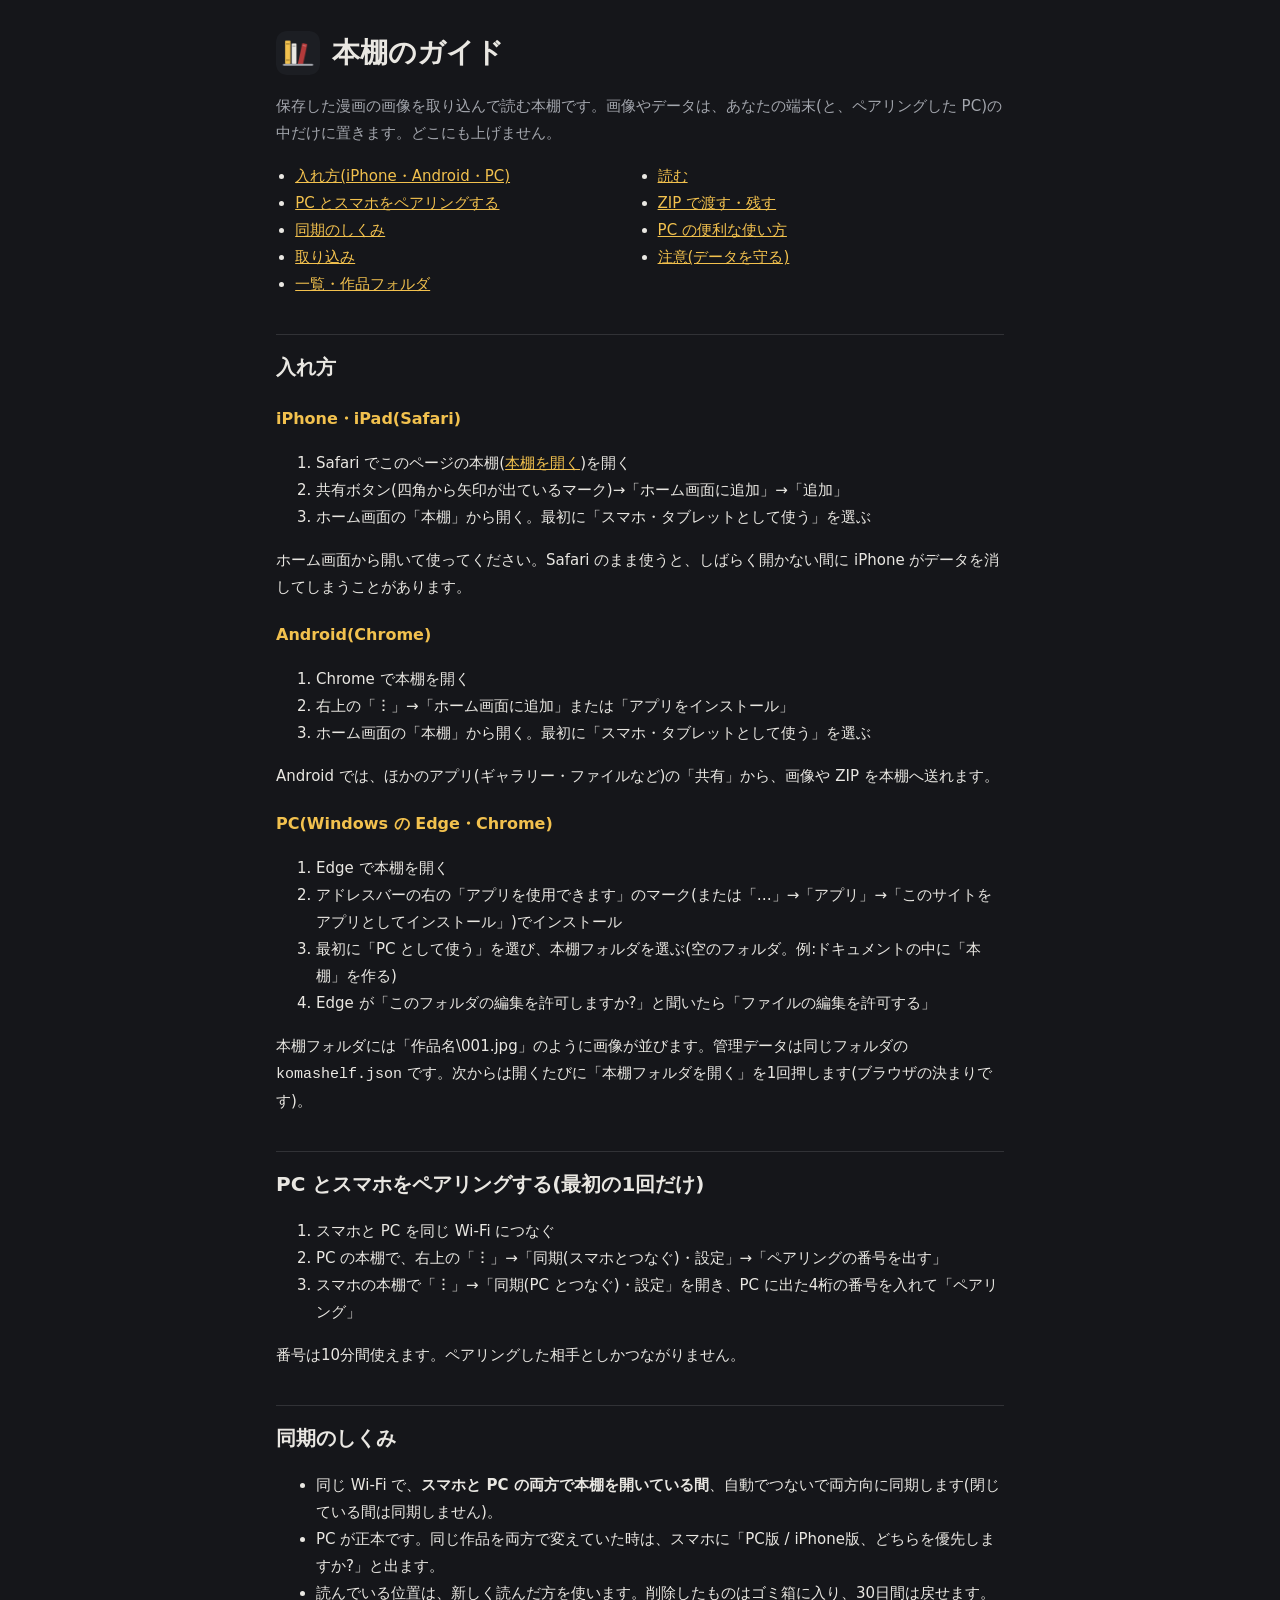
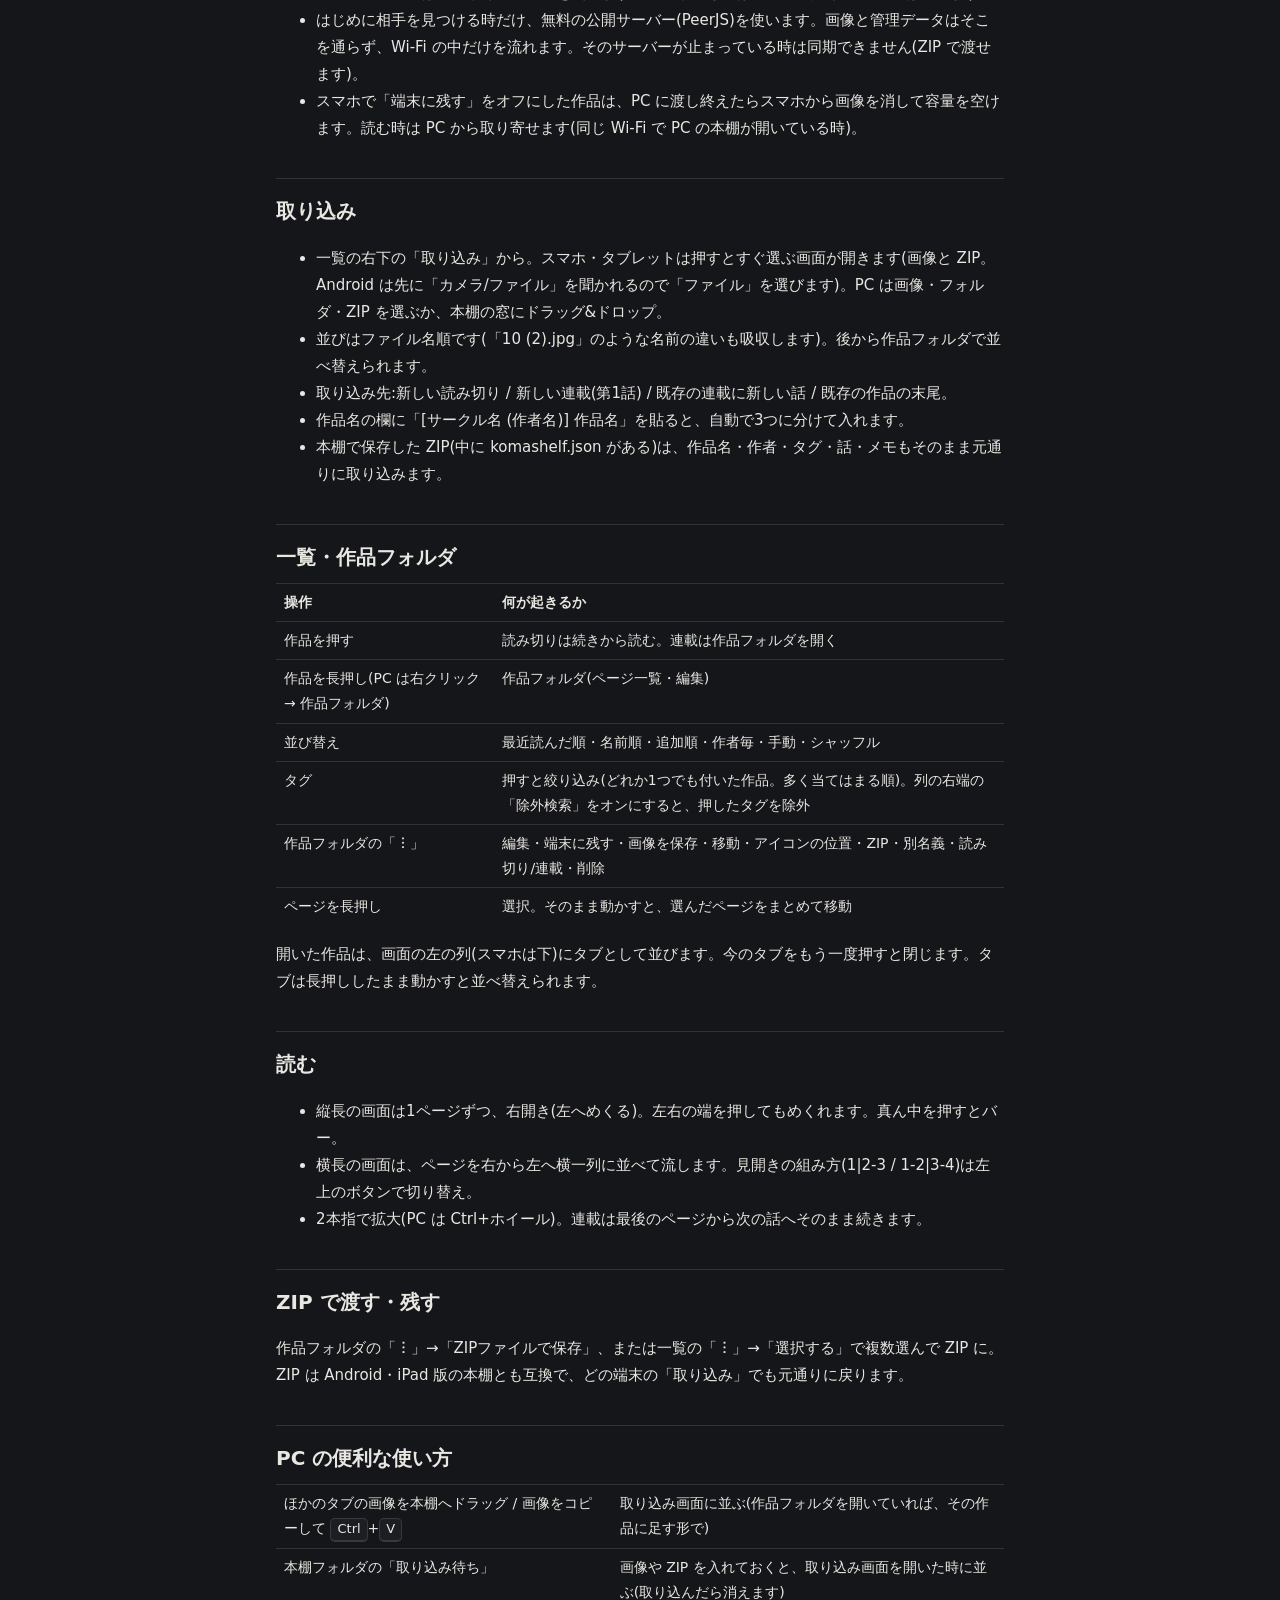
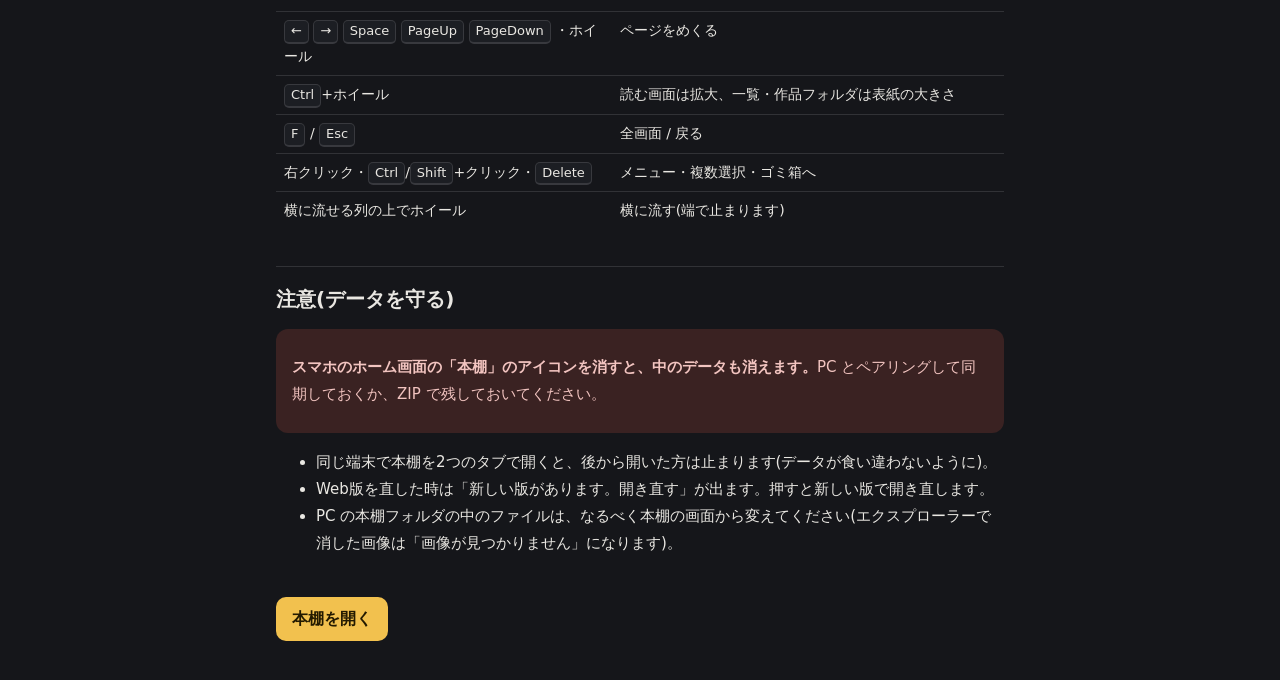
==== hondana/help.html @ 149c2669 "本棚(Web): 取り込みボタンは画像と ZIP で固定 komashelf 6e47840 の web/ をビルドしたもの  Co-Authored-By: Claude Opus 5.5 <nor" ====
<!doctype html>
<html lang="ja">
  <head>
    <meta charset="utf-8" />
    <meta name="viewport" content="width=device-width, initial-scale=1, viewport-fit=cover" />
    <title>本棚のガイド</title>
    <meta name="theme-color" content="#15161a" />
    <meta name="color-scheme" content="dark" />
    <link rel="icon" href="./icons/icon-192.png" sizes="192x192" type="image/png" />
    <style>
      :root {
        --bg: #15161a;
        --panel: #1c1e23;
        --tile: #24262c;
        --line: rgba(255, 255, 255, 0.12);
        --text: #e9e7e2;
        --muted: #a3a6ad;
        --accent: #f2c14e;
      }
      * {
        box-sizing: border-box;
      }
      html,
      body {
        margin: 0;
        background: var(--bg);
        color: var(--text);
        font-family: system-ui, -apple-system, 'Hiragino Sans', 'Hiragino Kaku Gothic ProN', 'Yu Gothic UI', 'Meiryo', sans-serif;
        line-height: 1.8;
        -webkit-text-size-adjust: 100%;
      }
      main {
        max-width: 760px;
        margin: 0 auto;
        padding: calc(env(safe-area-inset-top, 0px) + 20px) 16px calc(env(safe-area-inset-bottom, 0px) + 40px);
      }
      h1 {
        font-size: 28px;
        margin: 8px 0 4px;
        display: flex;
        align-items: center;
        gap: 12px;
      }
      h1 img {
        width: 44px;
        height: 44px;
        border-radius: 10px;
      }
      h2 {
        font-size: 20px;
        margin: 36px 0 8px;
        padding-top: 14px;
        border-top: 1px solid var(--line);
      }
      h3 {
        font-size: 16px;
        margin: 20px 0 4px;
        color: var(--accent);
      }
      p,
      li {
        font-size: 15px;
      }
      .lead {
        color: var(--muted);
      }
      .box {
        background: var(--tile);
        border-radius: 12px;
        padding: 10px 16px;
        margin: 12px 0;
      }
      .warn {
        background: #3a2222;
        color: #f2c4c0;
      }
      kbd {
        display: inline-block;
        background: var(--panel);
        border: 1px solid var(--line);
        border-bottom-width: 2px;
        border-radius: 5px;
        padding: 0 6px;
        font-size: 13px;
        line-height: 1.6;
        font-family: inherit;
      }
      nav ul {
        padding-left: 1.2em;
        columns: 2;
      }
      @media (max-width: 520px) {
        nav ul {
          columns: 1;
        }
      }
      a {
        color: var(--accent);
      }
      table {
        border-collapse: collapse;
        width: 100%;
        font-size: 14px;
      }
      td,
      th {
        border-top: 1px solid var(--line);
        padding: 6px 8px;
        text-align: left;
        vertical-align: top;
      }
      .back {
        display: inline-block;
        margin-top: 24px;
        background: var(--accent);
        color: #231a00;
        border-radius: 10px;
        padding: 8px 16px;
        text-decoration: none;
        font-weight: 700;
      }
    </style>
  </head>
  <body>
    <main>
      <h1><img src="./icons/icon-192.png" alt="" />本棚のガイド</h1>
      <p class="lead">保存した漫画の画像を取り込んで読む本棚です。画像やデータは、あなたの端末(と、ペアリングした PC)の中だけに置きます。どこにも上げません。</p>

      <nav>
        <ul>
          <li><a href="#install">入れ方(iPhone・Android・PC)</a></li>
          <li><a href="#pair">PC とスマホをペアリングする</a></li>
          <li><a href="#sync">同期のしくみ</a></li>
          <li><a href="#import">取り込み</a></li>
          <li><a href="#shelf">一覧・作品フォルダ</a></li>
          <li><a href="#read">読む</a></li>
          <li><a href="#zip">ZIP で渡す・残す</a></li>
          <li><a href="#pc">PC の便利な使い方</a></li>
          <li><a href="#care">注意(データを守る)</a></li>
        </ul>
      </nav>

      <h2 id="install">入れ方</h2>
      <h3>iPhone・iPad(Safari)</h3>
      <ol>
        <li>Safari でこのページの本棚(<a href="./">本棚を開く</a>)を開く</li>
        <li>共有ボタン(四角から矢印が出ているマーク)→「ホーム画面に追加」→「追加」</li>
        <li>ホーム画面の「本棚」から開く。最初に「スマホ・タブレットとして使う」を選ぶ</li>
      </ol>
      <p>ホーム画面から開いて使ってください。Safari のまま使うと、しばらく開かない間に iPhone がデータを消してしまうことがあります。</p>

      <h3>Android(Chrome)</h3>
      <ol>
        <li>Chrome で本棚を開く</li>
        <li>右上の「︙」→「ホーム画面に追加」または「アプリをインストール」</li>
        <li>ホーム画面の「本棚」から開く。最初に「スマホ・タブレットとして使う」を選ぶ</li>
      </ol>
      <p>Android では、ほかのアプリ(ギャラリー・ファイルなど)の「共有」から、画像や ZIP を本棚へ送れます。</p>

      <h3>PC(Windows の Edge・Chrome)</h3>
      <ol>
        <li>Edge で本棚を開く</li>
        <li>アドレスバーの右の「アプリを使用できます」のマーク(または「…」→「アプリ」→「このサイトをアプリとしてインストール」)でインストール</li>
        <li>最初に「PC として使う」を選び、本棚フォルダを選ぶ(空のフォルダ。例:ドキュメントの中に「本棚」を作る)</li>
        <li>Edge が「このフォルダの編集を許可しますか?」と聞いたら「ファイルの編集を許可する」</li>
      </ol>
      <p>本棚フォルダには「作品名\001.jpg」のように画像が並びます。管理データは同じフォルダの <code>komashelf.json</code> です。次からは開くたびに「本棚フォルダを開く」を1回押します(ブラウザの決まりです)。</p>

      <h2 id="pair">PC とスマホをペアリングする(最初の1回だけ)</h2>
      <ol>
        <li>スマホと PC を同じ Wi-Fi につなぐ</li>
        <li>PC の本棚で、右上の「︙」→「同期(スマホとつなぐ)・設定」→「ペアリングの番号を出す」</li>
        <li>スマホの本棚で「︙」→「同期(PC とつなぐ)・設定」を開き、PC に出た4桁の番号を入れて「ペアリング」</li>
      </ol>
      <p>番号は10分間使えます。ペアリングした相手としかつながりません。</p>

      <h2 id="sync">同期のしくみ</h2>
      <ul>
        <li>同じ Wi-Fi で、<strong>スマホと PC の両方で本棚を開いている間</strong>、自動でつないで両方向に同期します(閉じている間は同期しません)。</li>
        <li>PC が正本です。同じ作品を両方で変えていた時は、スマホに「PC版 / iPhone版、どちらを優先しますか?」と出ます。</li>
        <li>読んでいる位置は、新しく読んだ方を使います。削除したものはゴミ箱に入り、30日間は戻せます。</li>
        <li>はじめに相手を見つける時だけ、無料の公開サーバー(PeerJS)を使います。画像と管理データはそこを通らず、Wi-Fi の中だけを流れます。そのサーバーが止まっている時は同期できません(ZIP で渡せます)。</li>
        <li>スマホで「端末に残す」をオフにした作品は、PC に渡し終えたらスマホから画像を消して容量を空けます。読む時は PC から取り寄せます(同じ Wi-Fi で PC の本棚が開いている時)。</li>
      </ul>

      <h2 id="import">取り込み</h2>
      <ul>
        <li>一覧の右下の「取り込み」から。スマホ・タブレットは押すとすぐ選ぶ画面が開きます(画像と ZIP。Android は先に「カメラ/ファイル」を聞かれるので「ファイル」を選びます)。PC は画像・フォルダ・ZIP を選ぶか、本棚の窓にドラッグ&ドロップ。</li>
        <li>並びはファイル名順です(「10 (2).jpg」のような名前の違いも吸収します)。後から作品フォルダで並べ替えられます。</li>
        <li>取り込み先:新しい読み切り / 新しい連載(第1話) / 既存の連載に新しい話 / 既存の作品の末尾。</li>
        <li>作品名の欄に「[サークル名 (作者名)] 作品名」を貼ると、自動で3つに分けて入れます。</li>
        <li>本棚で保存した ZIP(中に komashelf.json がある)は、作品名・作者・タグ・話・メモもそのまま元通りに取り込みます。</li>
      </ul>

      <h2 id="shelf">一覧・作品フォルダ</h2>
      <table>
        <tr><th>操作</th><th>何が起きるか</th></tr>
        <tr><td>作品を押す</td><td>読み切りは続きから読む。連載は作品フォルダを開く</td></tr>
        <tr><td>作品を長押し(PC は右クリック → 作品フォルダ)</td><td>作品フォルダ(ページ一覧・編集)</td></tr>
        <tr><td>並び替え</td><td>最近読んだ順・名前順・追加順・作者毎・手動・シャッフル</td></tr>
        <tr><td>タグ</td><td>押すと絞り込み(どれか1つでも付いた作品。多く当てはまる順)。列の右端の「除外検索」をオンにすると、押したタグを除外</td></tr>
        <tr><td>作品フォルダの「︙」</td><td>編集・端末に残す・画像を保存・移動・アイコンの位置・ZIP・別名義・読み切り/連載・削除</td></tr>
        <tr><td>ページを長押し</td><td>選択。そのまま動かすと、選んだページをまとめて移動</td></tr>
      </table>
      <p>開いた作品は、画面の左の列(スマホは下)にタブとして並びます。今のタブをもう一度押すと閉じます。タブは長押ししたまま動かすと並べ替えられます。</p>

      <h2 id="read">読む</h2>
      <ul>
        <li>縦長の画面は1ページずつ、右開き(左へめくる)。左右の端を押してもめくれます。真ん中を押すとバー。</li>
        <li>横長の画面は、ページを右から左へ横一列に並べて流します。見開きの組み方(1|2-3 / 1-2|3-4)は左上のボタンで切り替え。</li>
        <li>2本指で拡大(PC は Ctrl+ホイール)。連載は最後のページから次の話へそのまま続きます。</li>
      </ul>

      <h2 id="zip">ZIP で渡す・残す</h2>
      <p>作品フォルダの「︙」→「ZIPファイルで保存」、または一覧の「︙」→「選択する」で複数選んで ZIP に。ZIP は Android・iPad 版の本棚とも互換で、どの端末の「取り込み」でも元通りに戻ります。</p>

      <h2 id="pc">PC の便利な使い方</h2>
      <table>
        <tr><td>ほかのタブの画像を本棚へドラッグ / 画像をコピーして <kbd>Ctrl</kbd>+<kbd>V</kbd></td><td>取り込み画面に並ぶ(作品フォルダを開いていれば、その作品に足す形で)</td></tr>
        <tr><td>本棚フォルダの「取り込み待ち」</td><td>画像や ZIP を入れておくと、取り込み画面を開いた時に並ぶ(取り込んだら消えます)</td></tr>
        <tr><td><kbd>←</kbd> <kbd>→</kbd> <kbd>Space</kbd> <kbd>PageUp</kbd> <kbd>PageDown</kbd> ・ホイール</td><td>ページをめくる</td></tr>
        <tr><td><kbd>Ctrl</kbd>+ホイール</td><td>読む画面は拡大、一覧・作品フォルダは表紙の大きさ</td></tr>
        <tr><td><kbd>F</kbd> / <kbd>Esc</kbd></td><td>全画面 / 戻る</td></tr>
        <tr><td>右クリック・<kbd>Ctrl</kbd>/<kbd>Shift</kbd>+クリック・<kbd>Delete</kbd></td><td>メニュー・複数選択・ゴミ箱へ</td></tr>
        <tr><td>横に流せる列の上でホイール</td><td>横に流す(端で止まります)</td></tr>
      </table>

      <h2 id="care">注意(データを守る)</h2>
      <div class="box warn">
        <p><strong>スマホのホーム画面の「本棚」のアイコンを消すと、中のデータも消えます。</strong>PC とペアリングして同期しておくか、ZIP で残しておいてください。</p>
      </div>
      <ul>
        <li>同じ端末で本棚を2つのタブで開くと、後から開いた方は止まります(データが食い違わないように)。</li>
        <li>Web版を直した時は「新しい版があります。開き直す」が出ます。押すと新しい版で開き直します。</li>
        <li>PC の本棚フォルダの中のファイルは、なるべく本棚の画面から変えてください(エクスプローラーで消した画像は「画像が見つかりません」になります)。</li>
      </ul>
      <a class="back" href="./">本棚を開く</a>
    </main>
  </body>
</html>
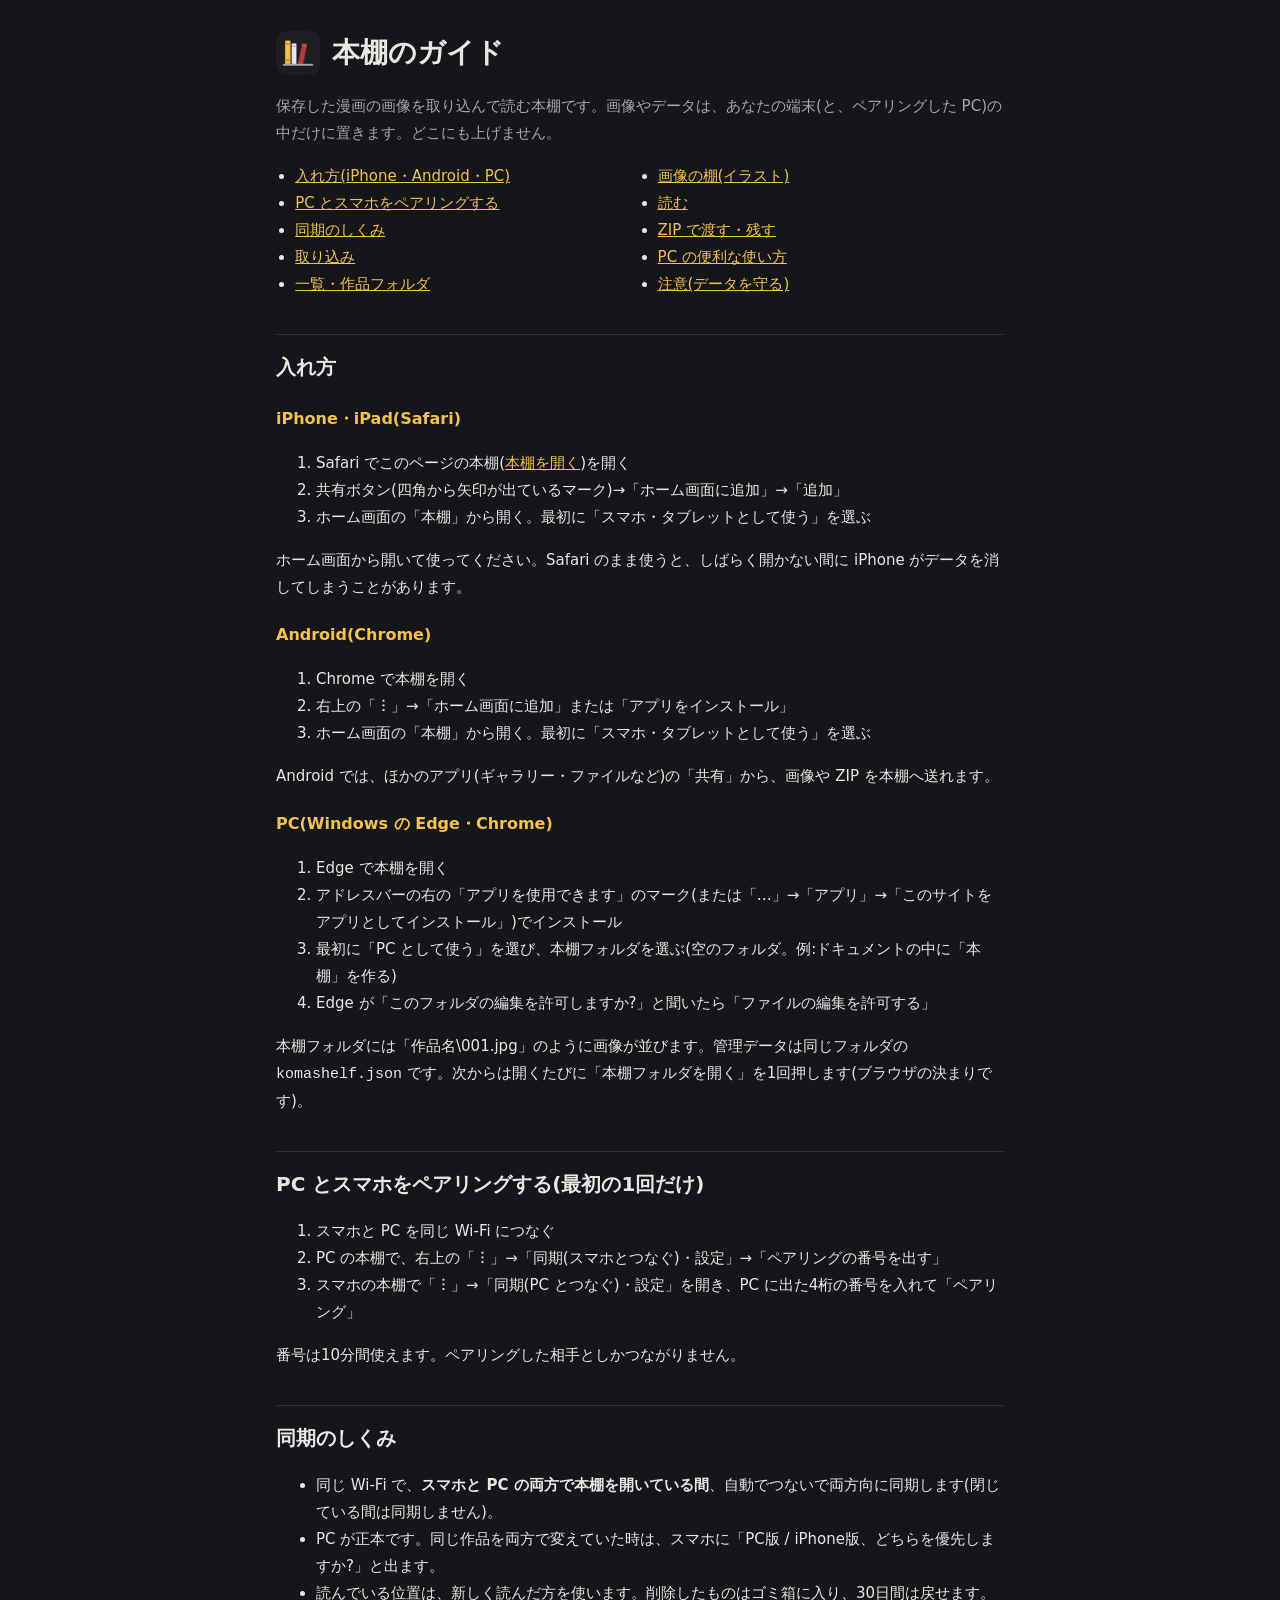
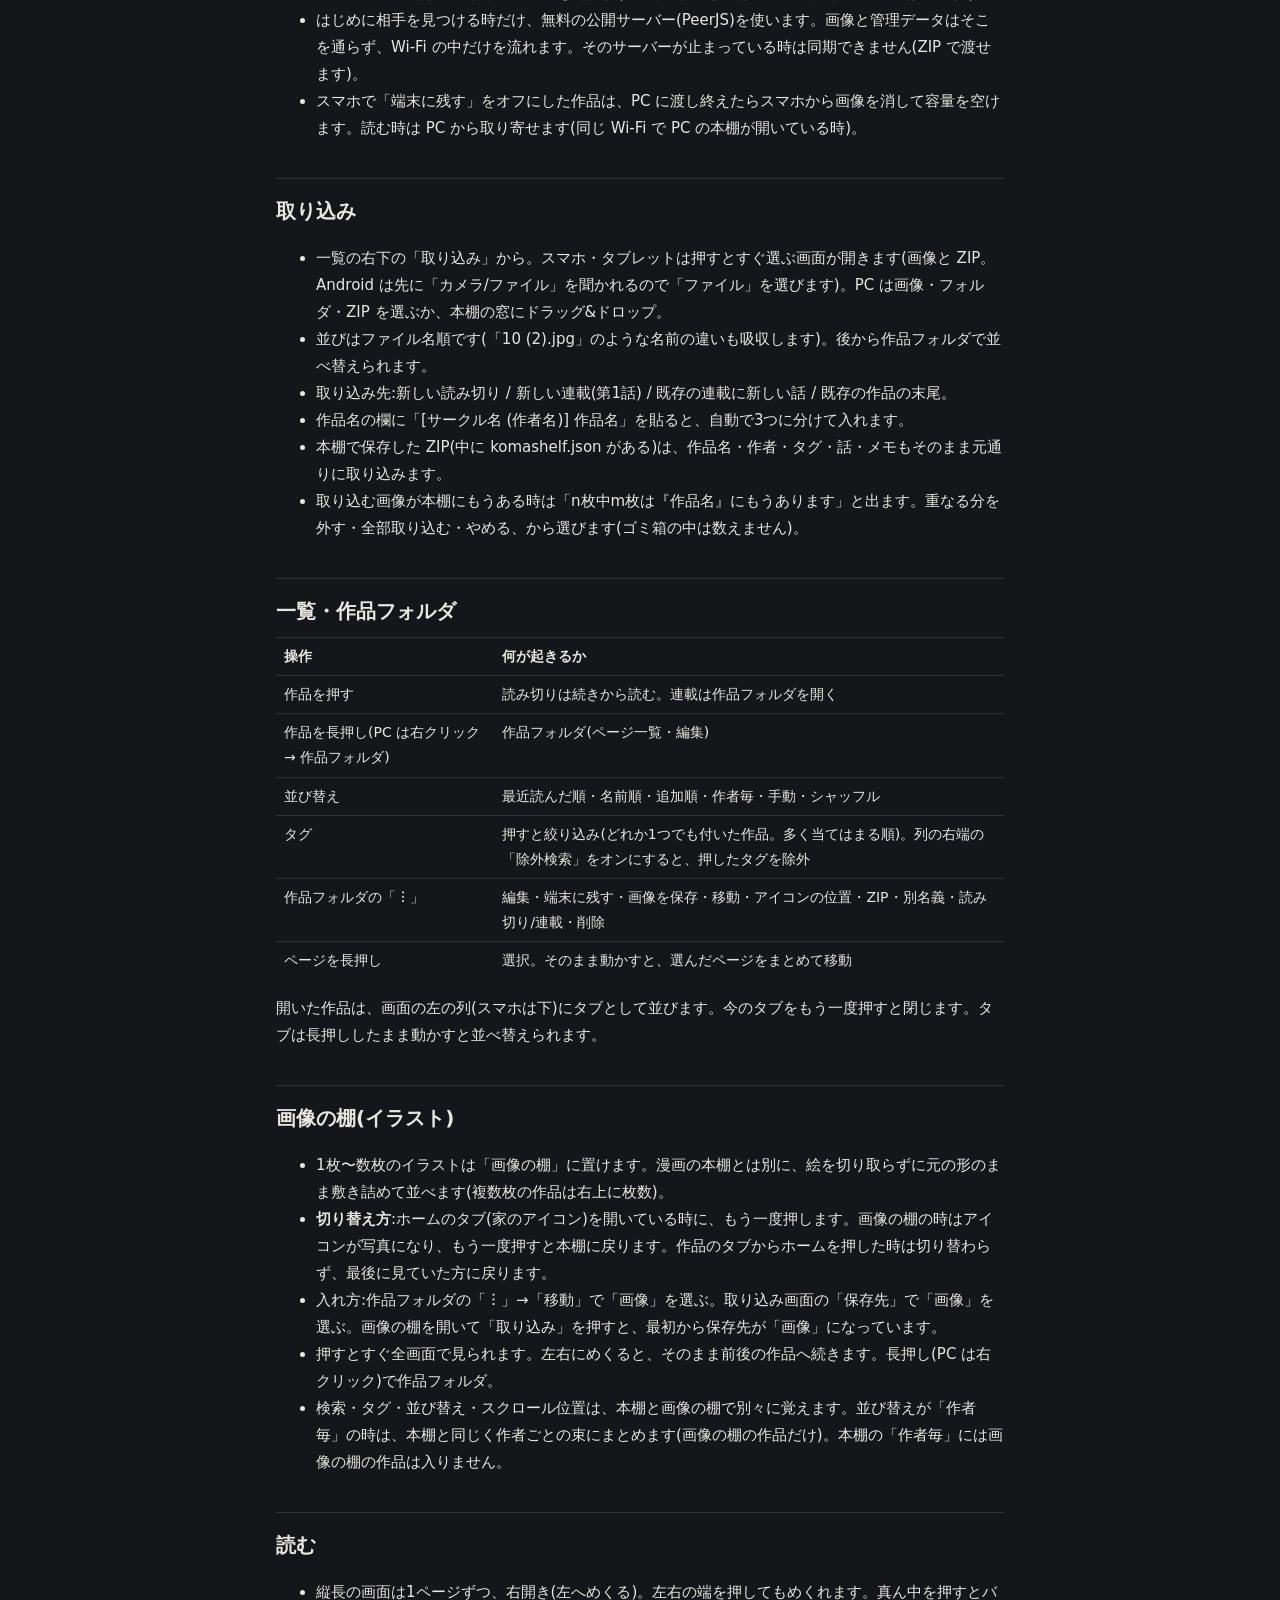
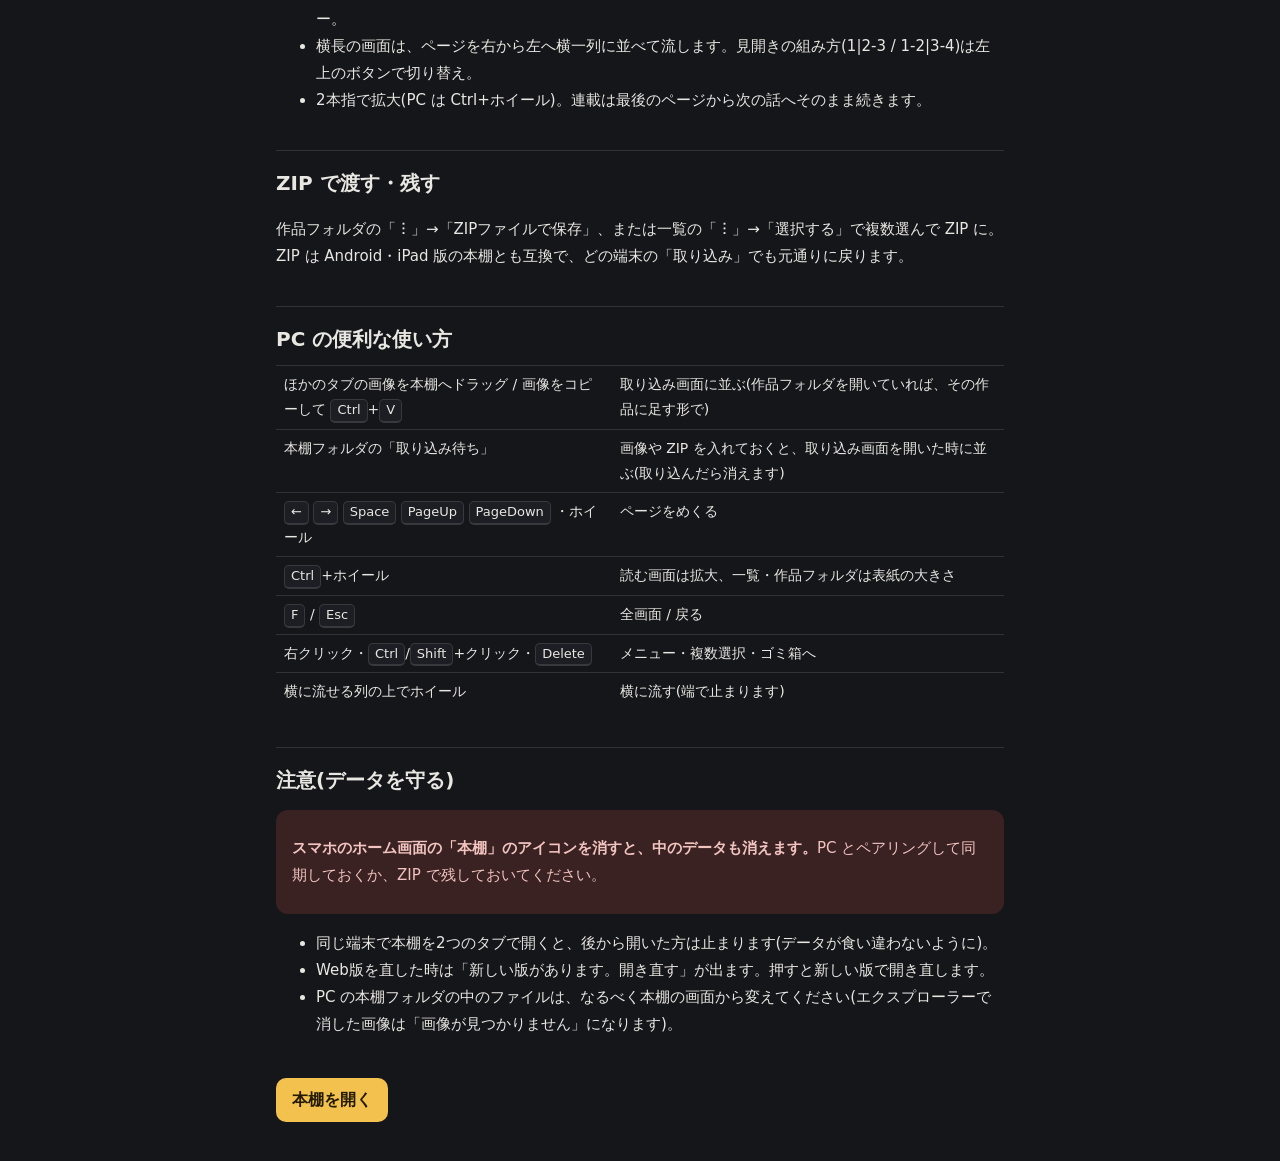
==== commit d97d4167: "本棚:画像の棚の作者毎を束に、本棚の作者毎から画像を外す(komashelf 4d8ac85) Co-Authored-By: Claude Opus 5.5 <noreply@anthropic.c" ====
--- a/hondana/help.html
+++ b/hondana/help.html
@@ -133,6 +133,7 @@
           <li><a href="#sync">同期のしくみ</a></li>
           <li><a href="#import">取り込み</a></li>
           <li><a href="#shelf">一覧・作品フォルダ</a></li>
+          <li><a href="#images">画像の棚(イラスト)</a></li>
           <li><a href="#read">読む</a></li>
           <li><a href="#zip">ZIP で渡す・残す</a></li>
           <li><a href="#pc">PC の便利な使い方</a></li>
@@ -190,6 +191,7 @@
         <li>取り込み先:新しい読み切り / 新しい連載(第1話) / 既存の連載に新しい話 / 既存の作品の末尾。</li>
         <li>作品名の欄に「[サークル名 (作者名)] 作品名」を貼ると、自動で3つに分けて入れます。</li>
         <li>本棚で保存した ZIP(中に komashelf.json がある)は、作品名・作者・タグ・話・メモもそのまま元通りに取り込みます。</li>
+        <li>取り込む画像が本棚にもうある時は「n枚中m枚は『作品名』にもうあります」と出ます。重なる分を外す・全部取り込む・やめる、から選びます(ゴミ箱の中は数えません)。</li>
       </ul>
 
       <h2 id="shelf">一覧・作品フォルダ</h2>
@@ -204,6 +206,15 @@
       </table>
       <p>開いた作品は、画面の左の列(スマホは下)にタブとして並びます。今のタブをもう一度押すと閉じます。タブは長押ししたまま動かすと並べ替えられます。</p>
 
+      <h2 id="images">画像の棚(イラスト)</h2>
+      <ul>
+        <li>1枚〜数枚のイラストは「画像の棚」に置けます。漫画の本棚とは別に、絵を切り取らずに元の形のまま敷き詰めて並べます(複数枚の作品は右上に枚数)。</li>
+        <li><b>切り替え方</b>:ホームのタブ(家のアイコン)を開いている時に、もう一度押します。画像の棚の時はアイコンが写真になり、もう一度押すと本棚に戻ります。作品のタブからホームを押した時は切り替わらず、最後に見ていた方に戻ります。</li>
+        <li>入れ方:作品フォルダの「︙」→「移動」で「画像」を選ぶ。取り込み画面の「保存先」で「画像」を選ぶ。画像の棚を開いて「取り込み」を押すと、最初から保存先が「画像」になっています。</li>
+        <li>押すとすぐ全画面で見られます。左右にめくると、そのまま前後の作品へ続きます。長押し(PC は右クリック)で作品フォルダ。</li>
+        <li>検索・タグ・並び替え・スクロール位置は、本棚と画像の棚で別々に覚えます。並び替えが「作者毎」の時は、本棚と同じく作者ごとの束にまとめます(画像の棚の作品だけ)。本棚の「作者毎」には画像の棚の作品は入りません。</li>
+      </ul>
+
       <h2 id="read">読む</h2>
       <ul>
         <li>縦長の画面は1ページずつ、右開き(左へめくる)。左右の端を押してもめくれます。真ん中を押すとバー。</li>
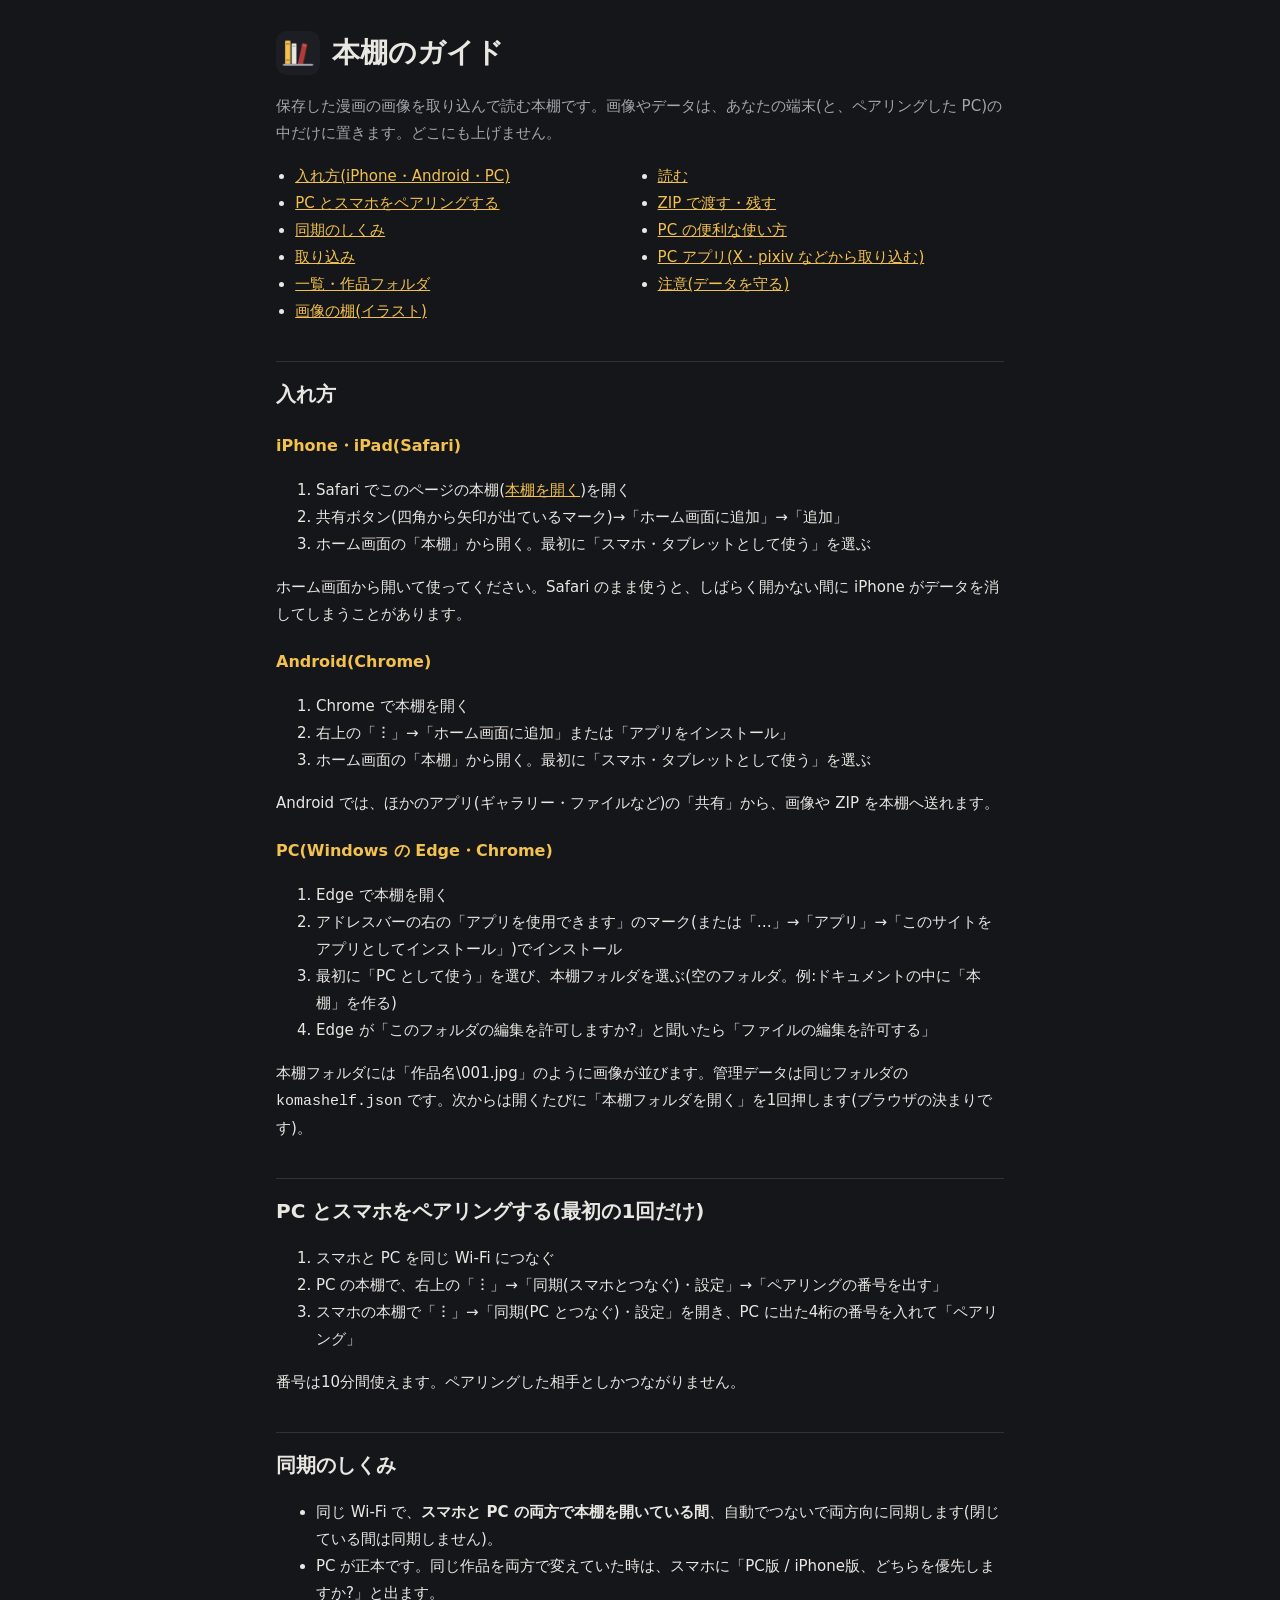
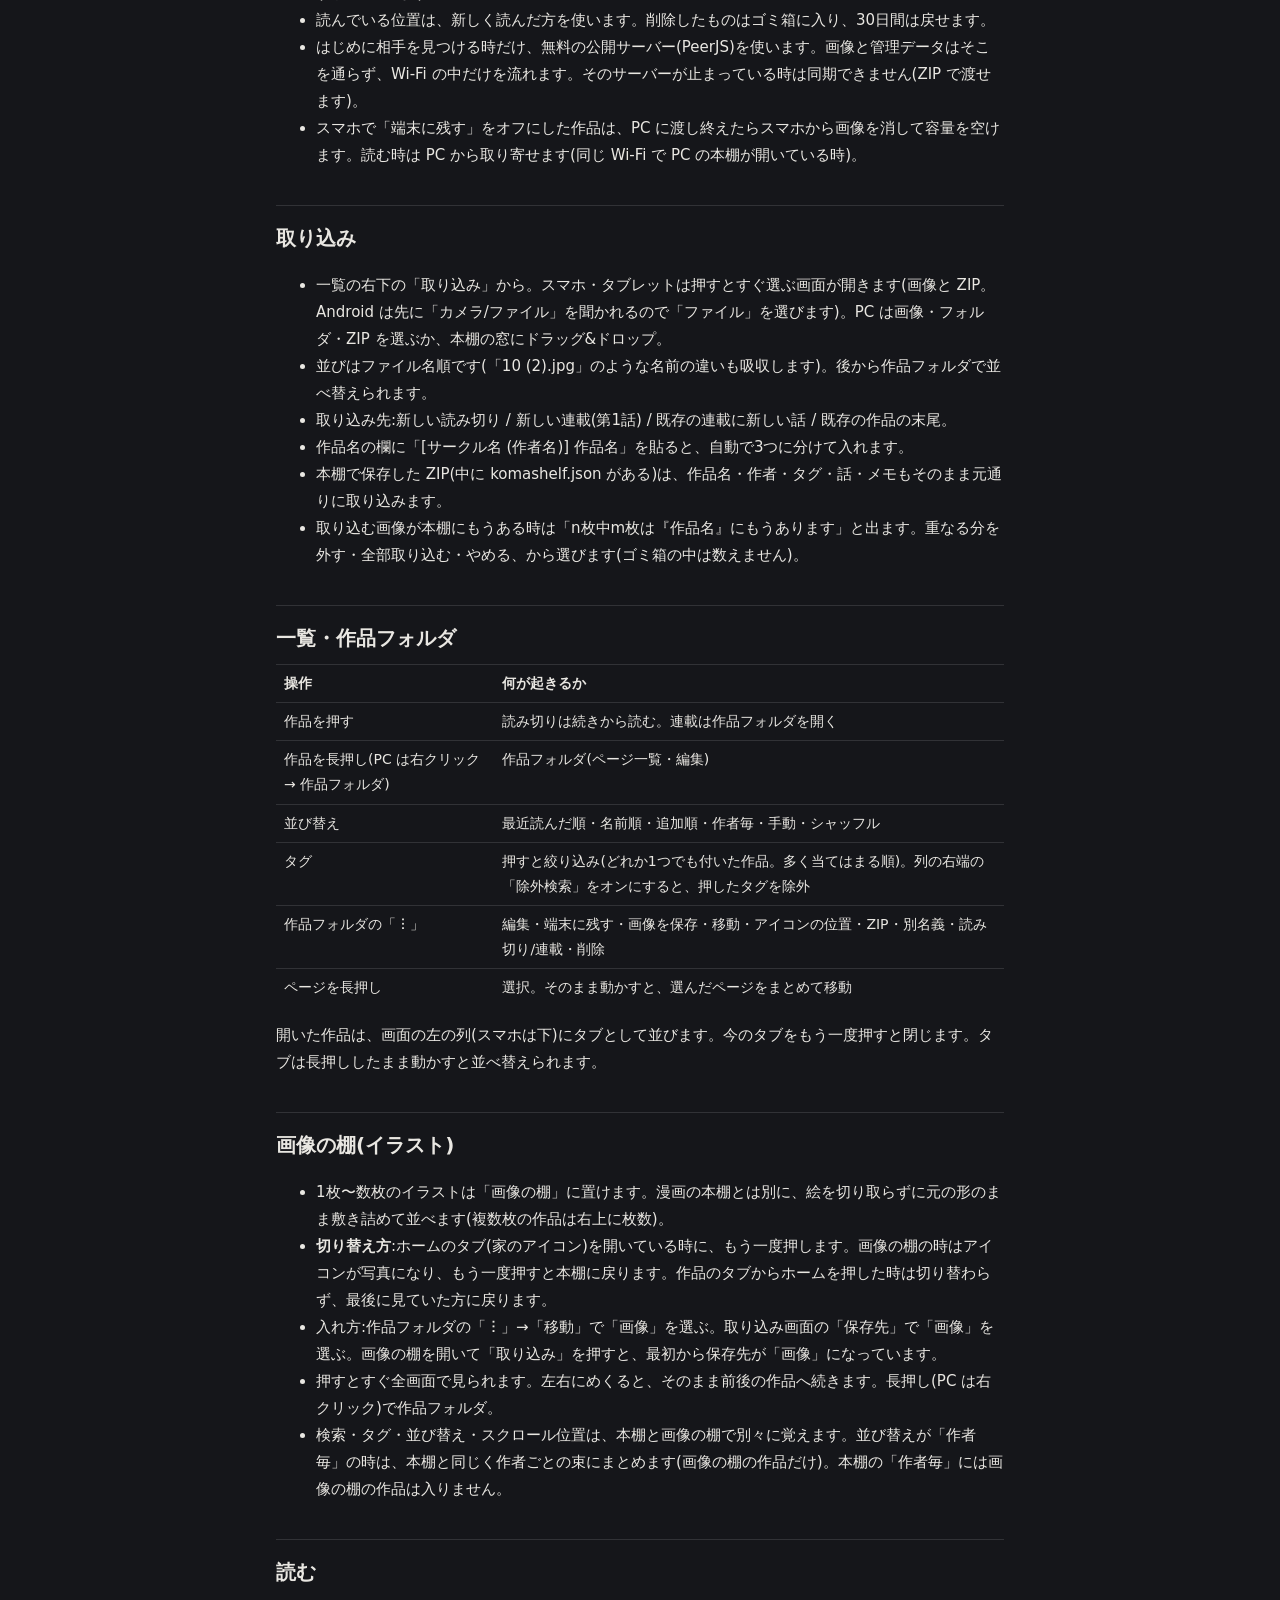
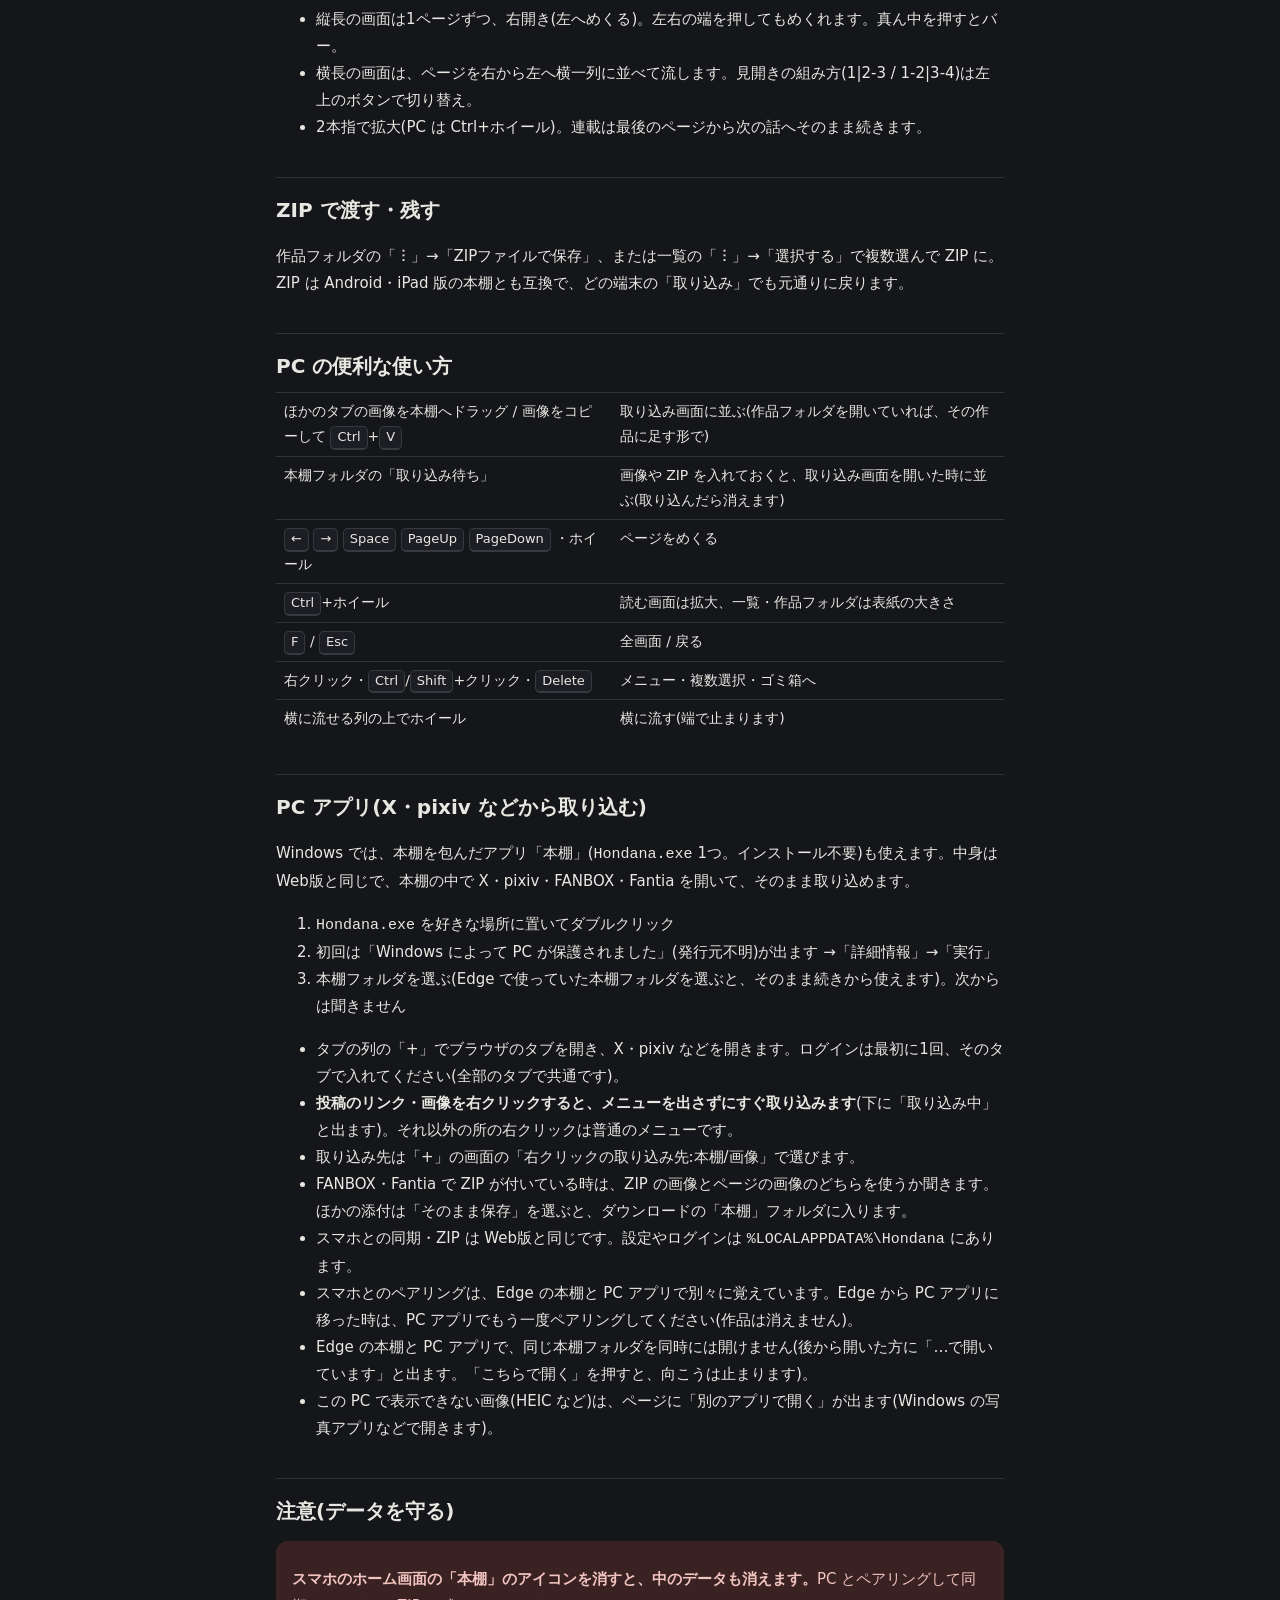
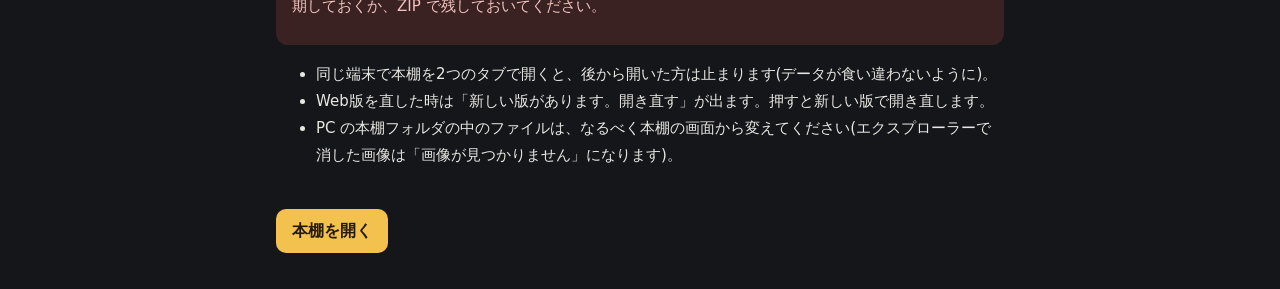
==== commit c6140a8c: "本棚:PC アプリの受け口、同時オープンの守り、表示できない画像の案内、編集画面の横並び(komashelf 9e70e89) Co-Authored-By: Claude Fable 5.2 <no" ====
--- a/hondana/help.html
+++ b/hondana/help.html
@@ -137,6 +137,7 @@
           <li><a href="#read">読む</a></li>
           <li><a href="#zip">ZIP で渡す・残す</a></li>
           <li><a href="#pc">PC の便利な使い方</a></li>
+          <li><a href="#pcapp">PC アプリ(X・pixiv などから取り込む)</a></li>
           <li><a href="#care">注意(データを守る)</a></li>
         </ul>
       </nav>
@@ -236,6 +237,24 @@
         <tr><td>横に流せる列の上でホイール</td><td>横に流す(端で止まります)</td></tr>
       </table>
 
+      <h2 id="pcapp">PC アプリ(X・pixiv などから取り込む)</h2>
+      <p>Windows では、本棚を包んだアプリ「本棚」(<code>Hondana.exe</code> 1つ。インストール不要)も使えます。中身は Web版と同じで、本棚の中で X・pixiv・FANBOX・Fantia を開いて、そのまま取り込めます。</p>
+      <ol>
+        <li><code>Hondana.exe</code> を好きな場所に置いてダブルクリック</li>
+        <li>初回は「Windows によって PC が保護されました」(発行元不明)が出ます →「詳細情報」→「実行」</li>
+        <li>本棚フォルダを選ぶ(Edge で使っていた本棚フォルダを選ぶと、そのまま続きから使えます)。次からは聞きません</li>
+      </ol>
+      <ul>
+        <li>タブの列の「+」でブラウザのタブを開き、X・pixiv などを開きます。ログインは最初に1回、そのタブで入れてください(全部のタブで共通です)。</li>
+        <li><strong>投稿のリンク・画像を右クリックすると、メニューを出さずにすぐ取り込みます</strong>(下に「取り込み中」と出ます)。それ以外の所の右クリックは普通のメニューです。</li>
+        <li>取り込み先は「+」の画面の「右クリックの取り込み先:本棚/画像」で選びます。</li>
+        <li>FANBOX・Fantia で ZIP が付いている時は、ZIP の画像とページの画像のどちらを使うか聞きます。ほかの添付は「そのまま保存」を選ぶと、ダウンロードの「本棚」フォルダに入ります。</li>
+        <li>スマホとの同期・ZIP は Web版と同じです。設定やログインは <code>%LOCALAPPDATA%\Hondana</code> にあります。</li>
+        <li>スマホとのペアリングは、Edge の本棚と PC アプリで別々に覚えています。Edge から PC アプリに移った時は、PC アプリでもう一度ペアリングしてください(作品は消えません)。</li>
+        <li>Edge の本棚と PC アプリで、同じ本棚フォルダを同時には開けません(後から開いた方に「…で開いています」と出ます。「こちらで開く」を押すと、向こうは止まります)。</li>
+        <li>この PC で表示できない画像(HEIC など)は、ページに「別のアプリで開く」が出ます(Windows の写真アプリなどで開きます)。</li>
+      </ul>
+
       <h2 id="care">注意(データを守る)</h2>
       <div class="box warn">
         <p><strong>スマホのホーム画面の「本棚」のアイコンを消すと、中のデータも消えます。</strong>PC とペアリングして同期しておくか、ZIP で残しておいてください。</p>
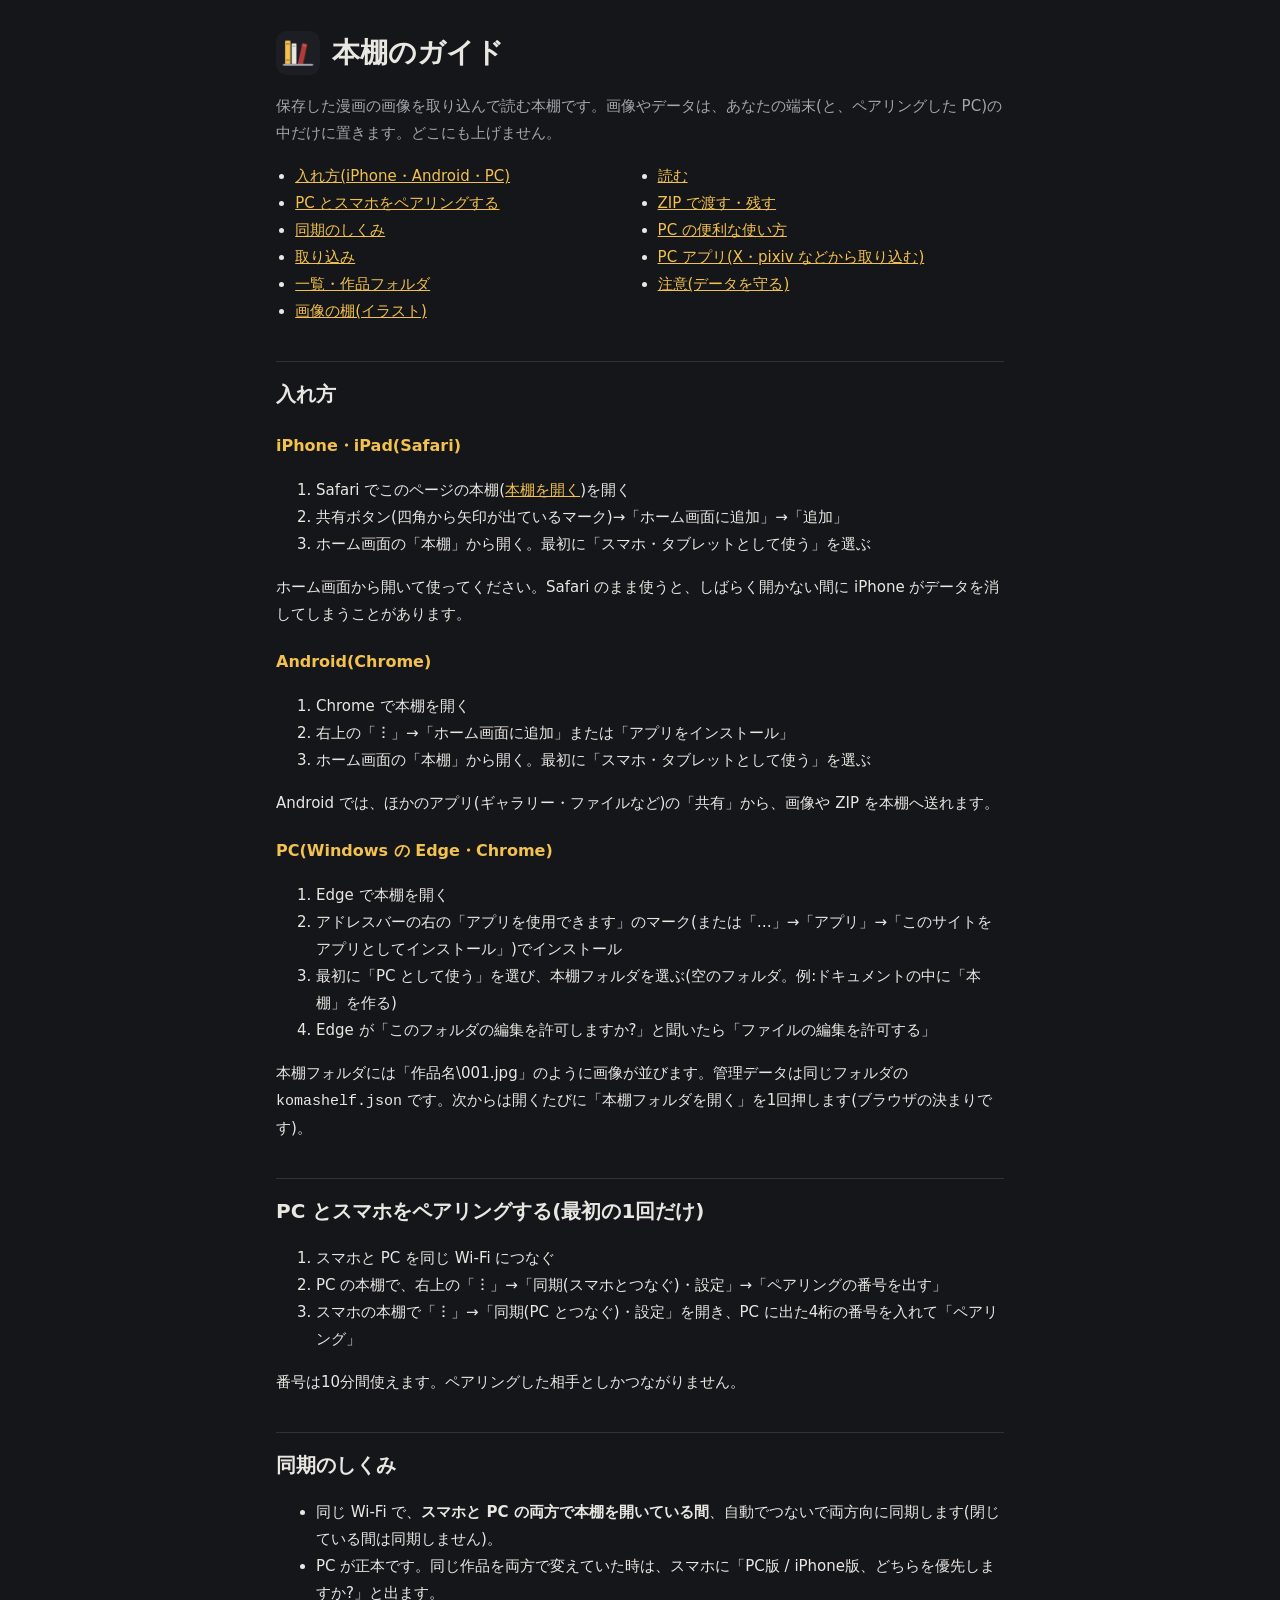
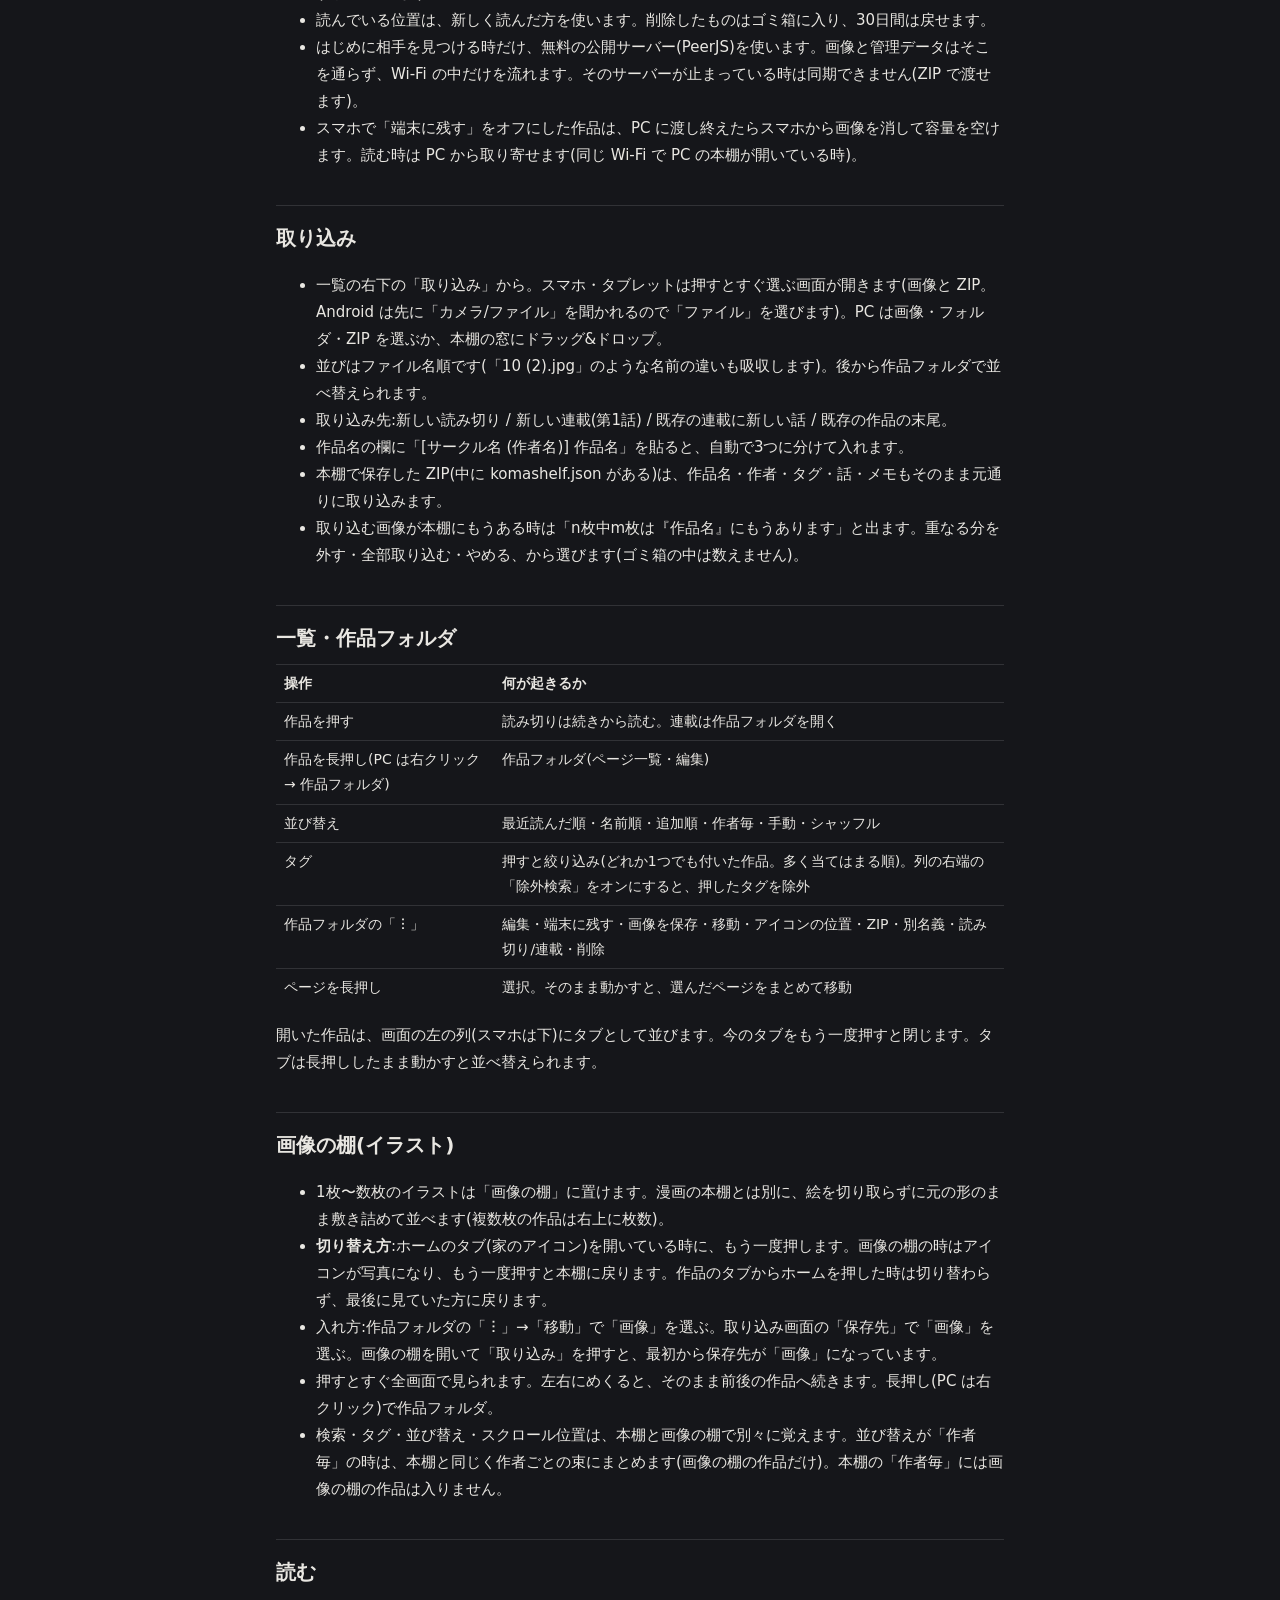
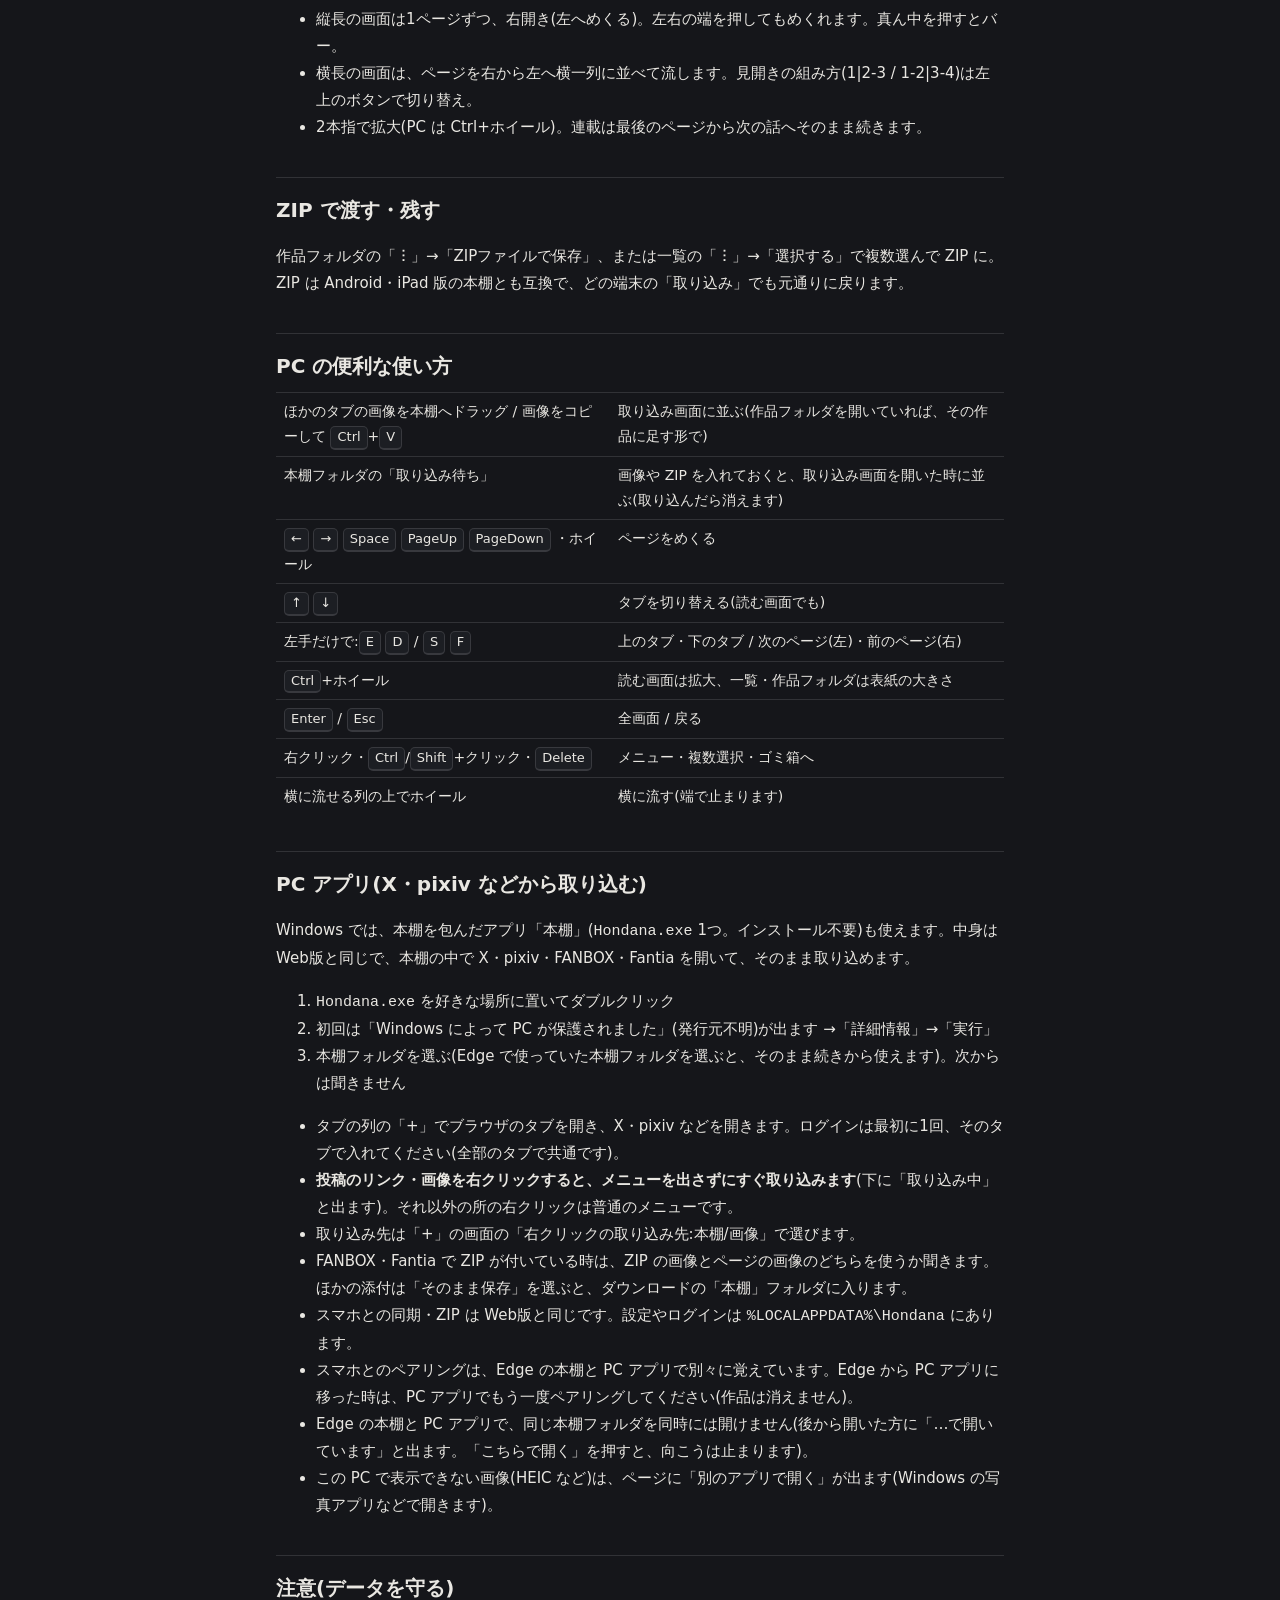
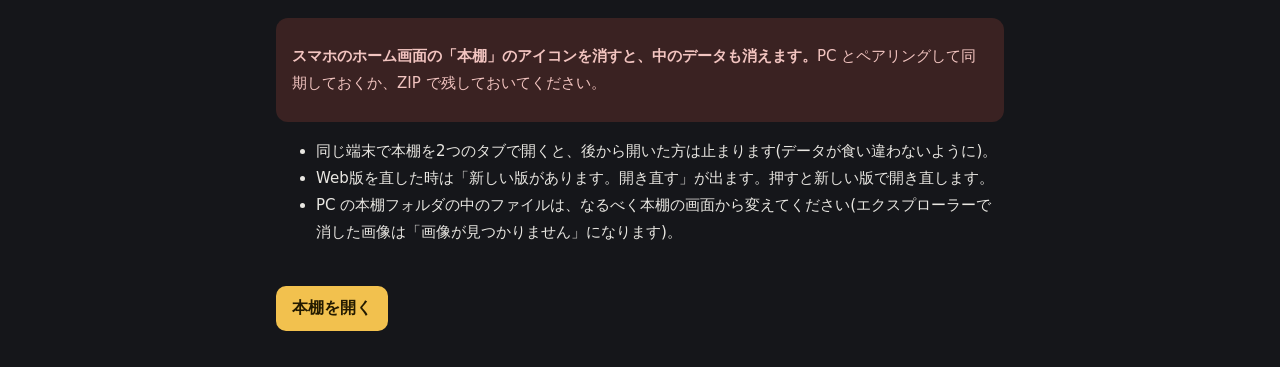
==== commit 5e679f3c: "本棚:PC の ↑↓ と E・S・D・F でタブ・めくり、全画面は Enter(komashelf 7cd5204) Co-Authored-By: Claude Fable 5.2 <noreply" ====
--- a/hondana/help.html
+++ b/hondana/help.html
@@ -231,8 +231,10 @@
         <tr><td>ほかのタブの画像を本棚へドラッグ / 画像をコピーして <kbd>Ctrl</kbd>+<kbd>V</kbd></td><td>取り込み画面に並ぶ(作品フォルダを開いていれば、その作品に足す形で)</td></tr>
         <tr><td>本棚フォルダの「取り込み待ち」</td><td>画像や ZIP を入れておくと、取り込み画面を開いた時に並ぶ(取り込んだら消えます)</td></tr>
         <tr><td><kbd>←</kbd> <kbd>→</kbd> <kbd>Space</kbd> <kbd>PageUp</kbd> <kbd>PageDown</kbd> ・ホイール</td><td>ページをめくる</td></tr>
+        <tr><td><kbd>↑</kbd> <kbd>↓</kbd></td><td>タブを切り替える(読む画面でも)</td></tr>
+        <tr><td>左手だけで:<kbd>E</kbd> <kbd>D</kbd> / <kbd>S</kbd> <kbd>F</kbd></td><td>上のタブ・下のタブ / 次のページ(左)・前のページ(右)</td></tr>
         <tr><td><kbd>Ctrl</kbd>+ホイール</td><td>読む画面は拡大、一覧・作品フォルダは表紙の大きさ</td></tr>
-        <tr><td><kbd>F</kbd> / <kbd>Esc</kbd></td><td>全画面 / 戻る</td></tr>
+        <tr><td><kbd>Enter</kbd> / <kbd>Esc</kbd></td><td>全画面 / 戻る</td></tr>
         <tr><td>右クリック・<kbd>Ctrl</kbd>/<kbd>Shift</kbd>+クリック・<kbd>Delete</kbd></td><td>メニュー・複数選択・ゴミ箱へ</td></tr>
         <tr><td>横に流せる列の上でホイール</td><td>横に流す(端で止まります)</td></tr>
       </table>
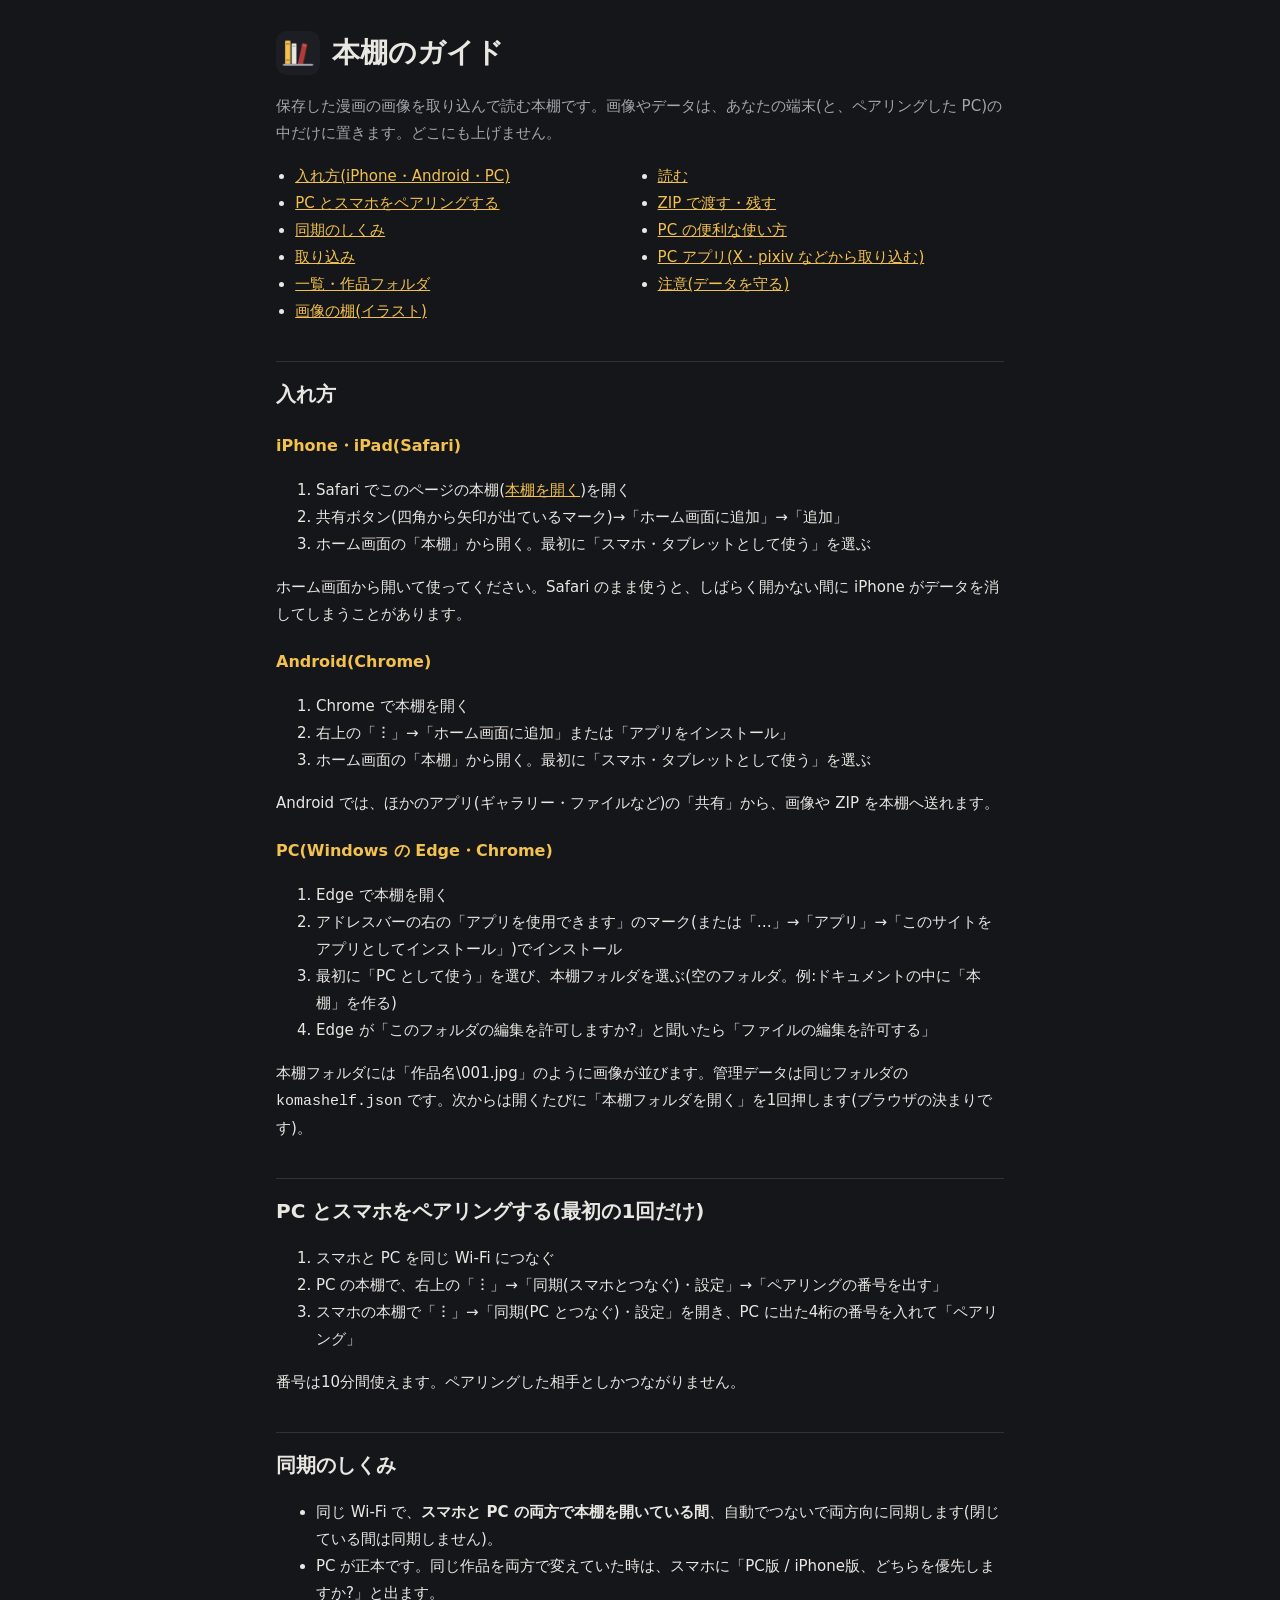
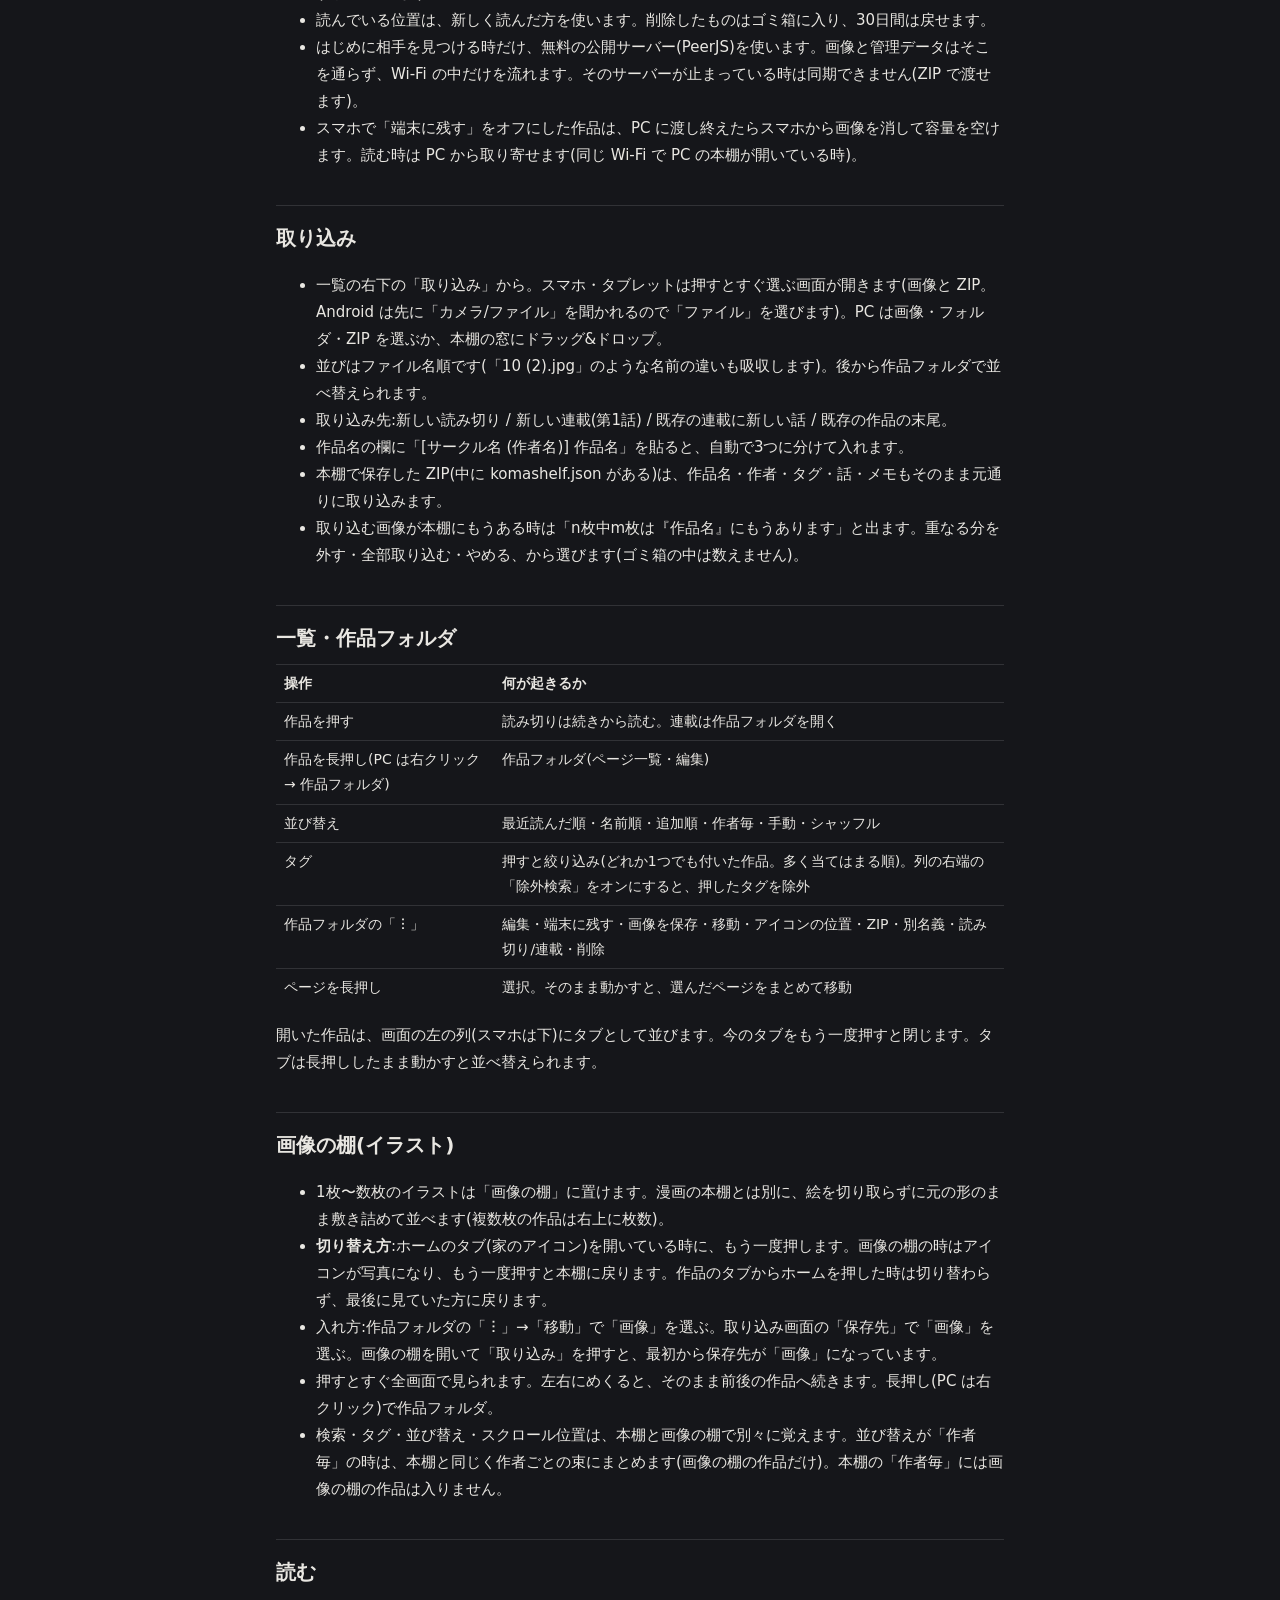
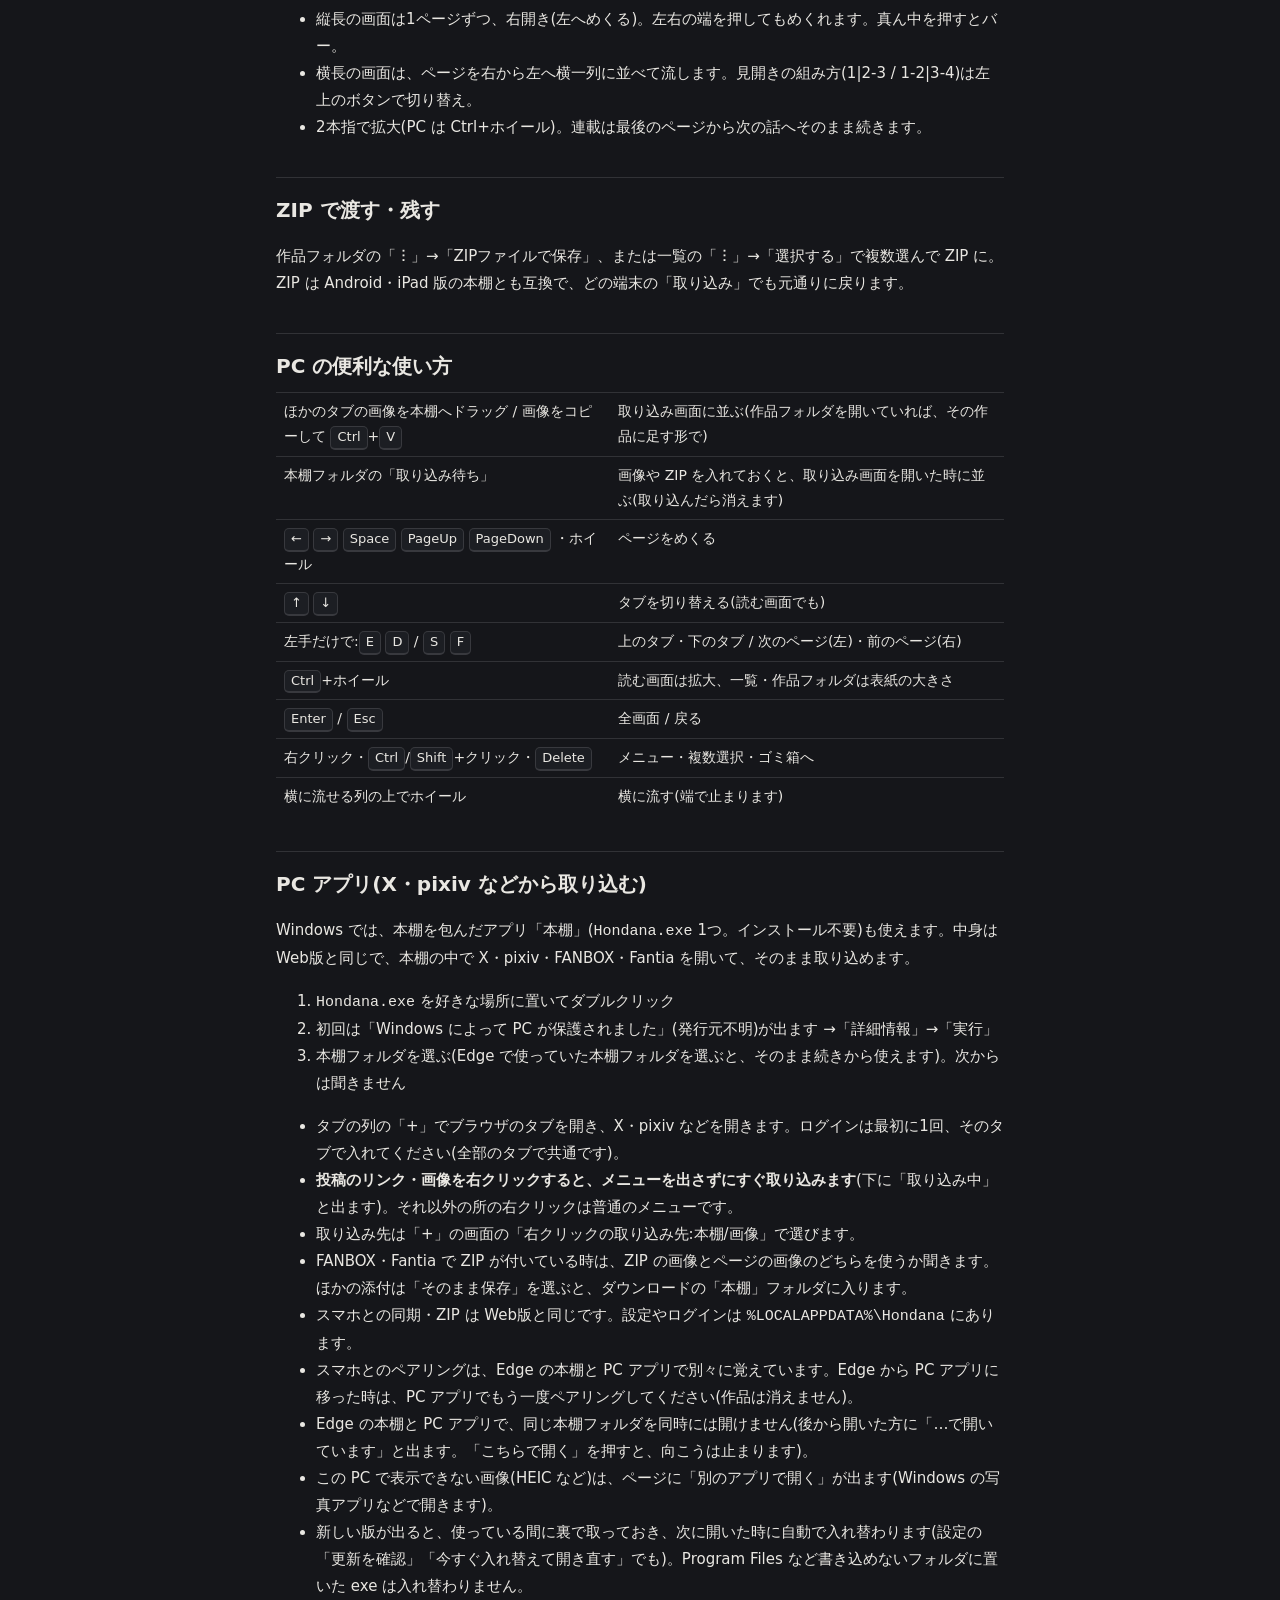
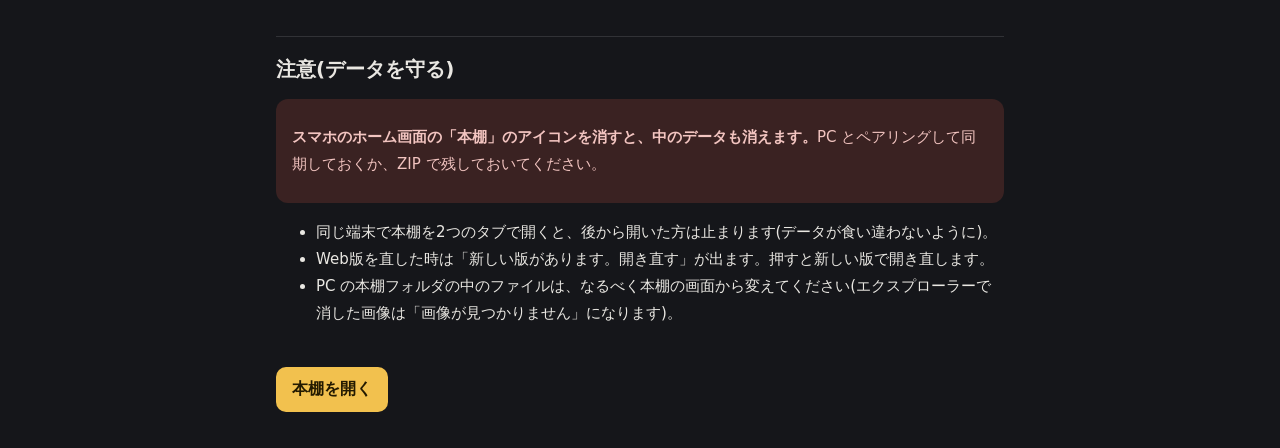
==== commit 2f116b36: "本棚:PC アプリの自動更新の表示(komashelf b61c480) Co-Authored-By: Claude Fable 5.2 <noreply@anthropic.com> Claude" ====
--- a/hondana/help.html
+++ b/hondana/help.html
@@ -255,6 +255,7 @@
         <li>スマホとのペアリングは、Edge の本棚と PC アプリで別々に覚えています。Edge から PC アプリに移った時は、PC アプリでもう一度ペアリングしてください(作品は消えません)。</li>
         <li>Edge の本棚と PC アプリで、同じ本棚フォルダを同時には開けません(後から開いた方に「…で開いています」と出ます。「こちらで開く」を押すと、向こうは止まります)。</li>
         <li>この PC で表示できない画像(HEIC など)は、ページに「別のアプリで開く」が出ます(Windows の写真アプリなどで開きます)。</li>
+        <li>新しい版が出ると、使っている間に裏で取っておき、次に開いた時に自動で入れ替わります(設定の「更新を確認」「今すぐ入れ替えて開き直す」でも)。Program Files など書き込めないフォルダに置いた exe は入れ替わりません。</li>
       </ul>
 
       <h2 id="care">注意(データを守る)</h2>
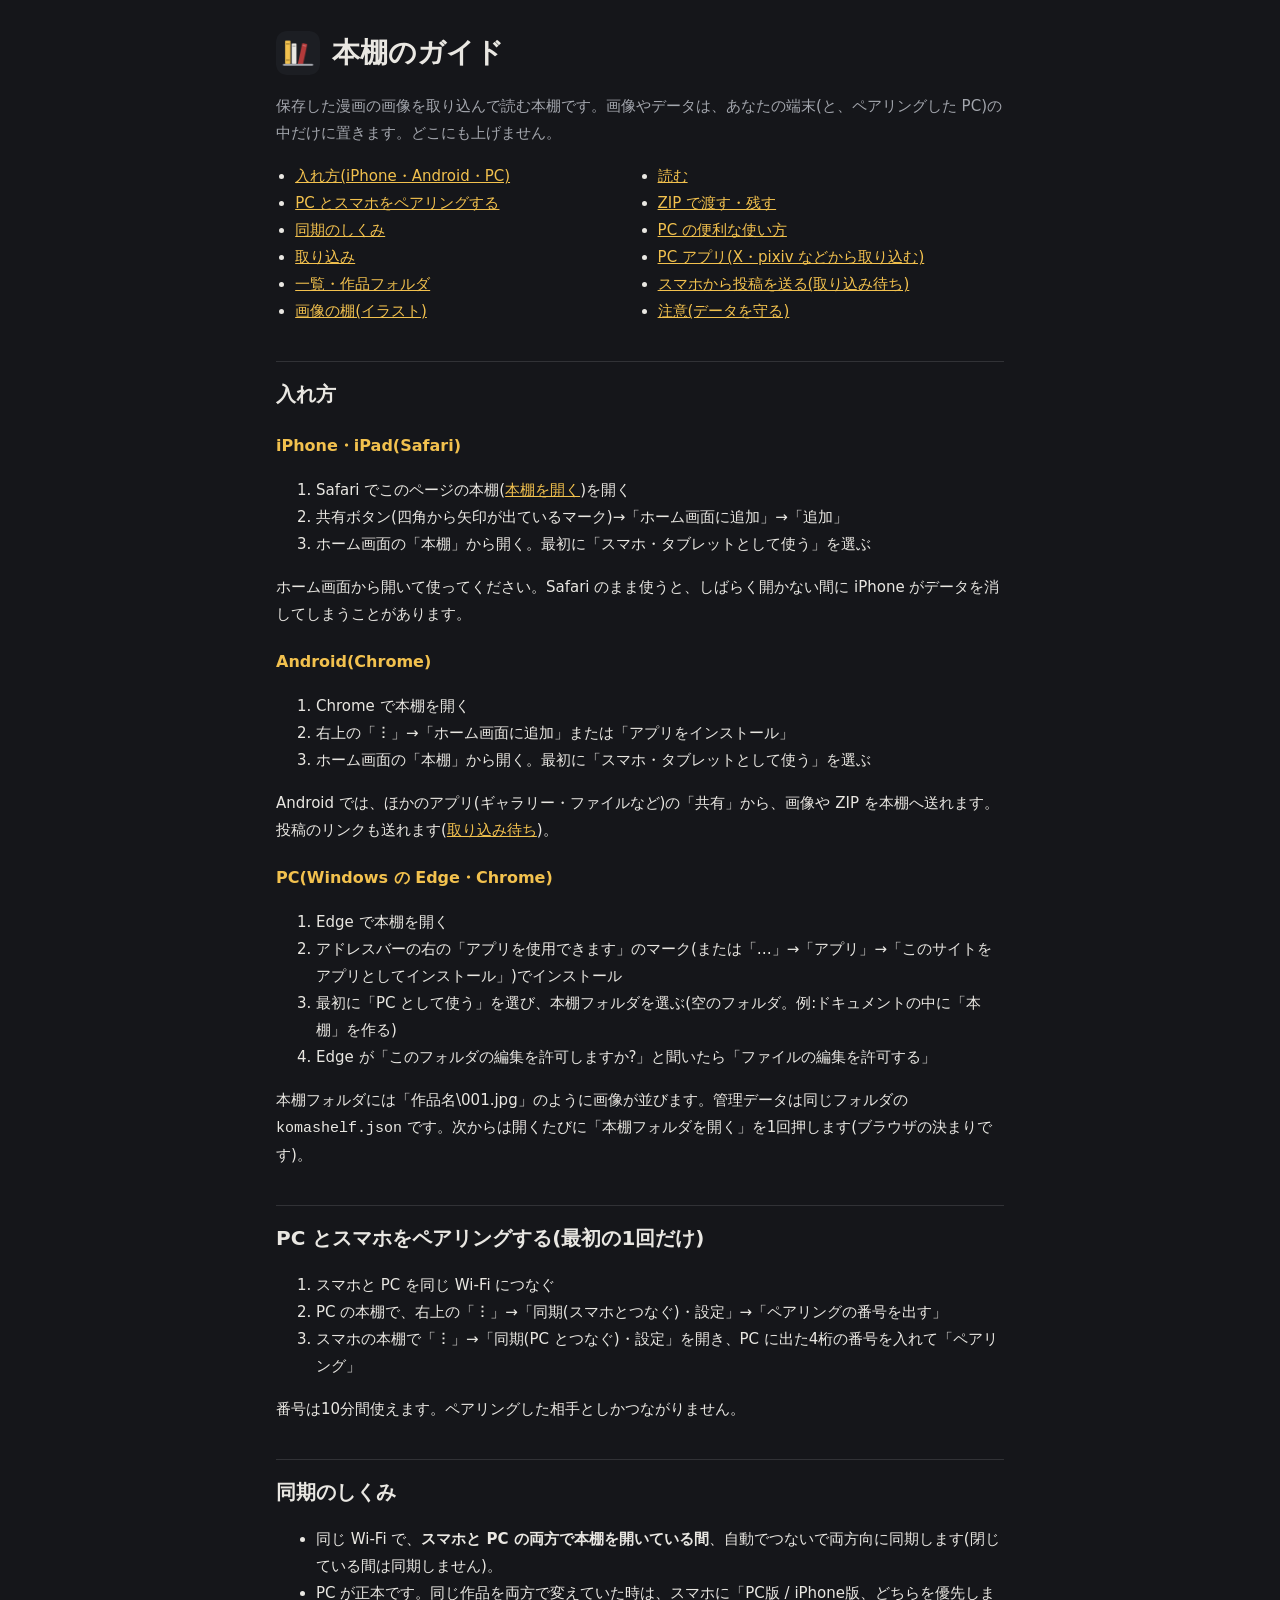
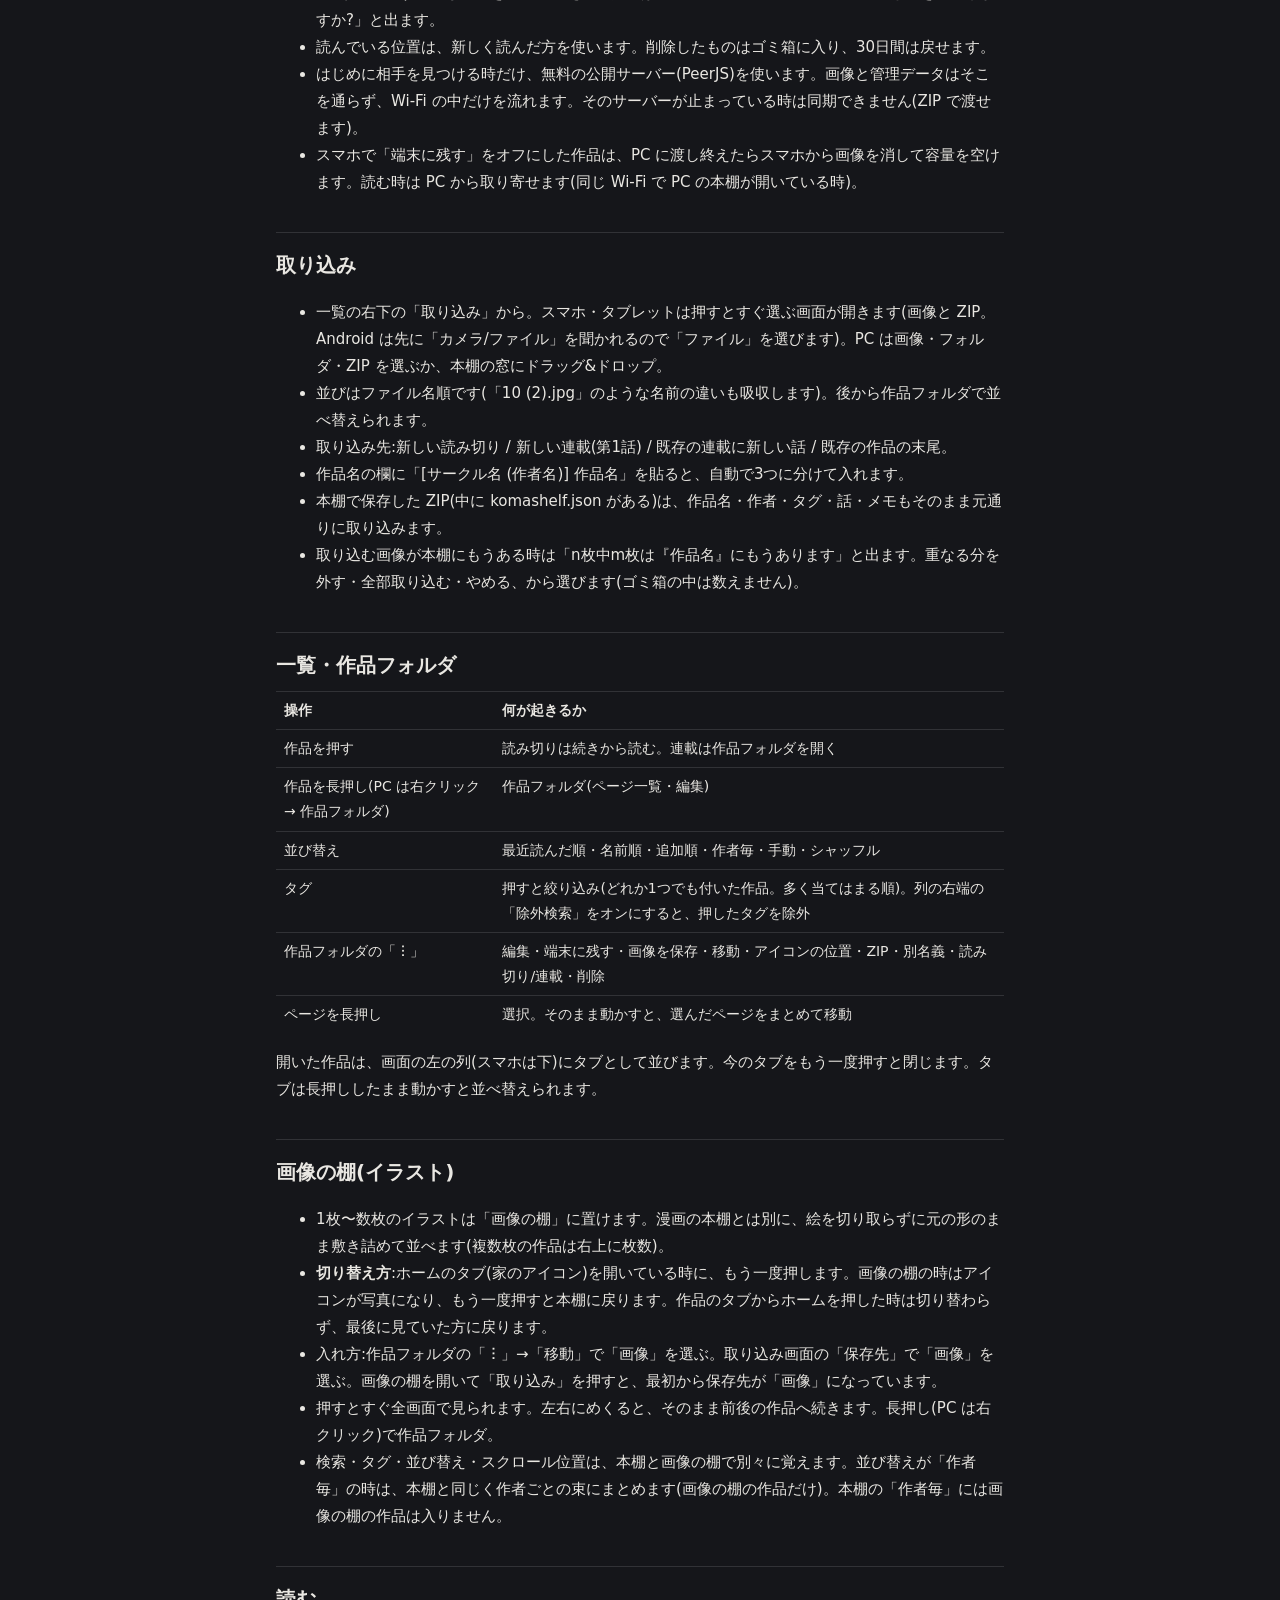
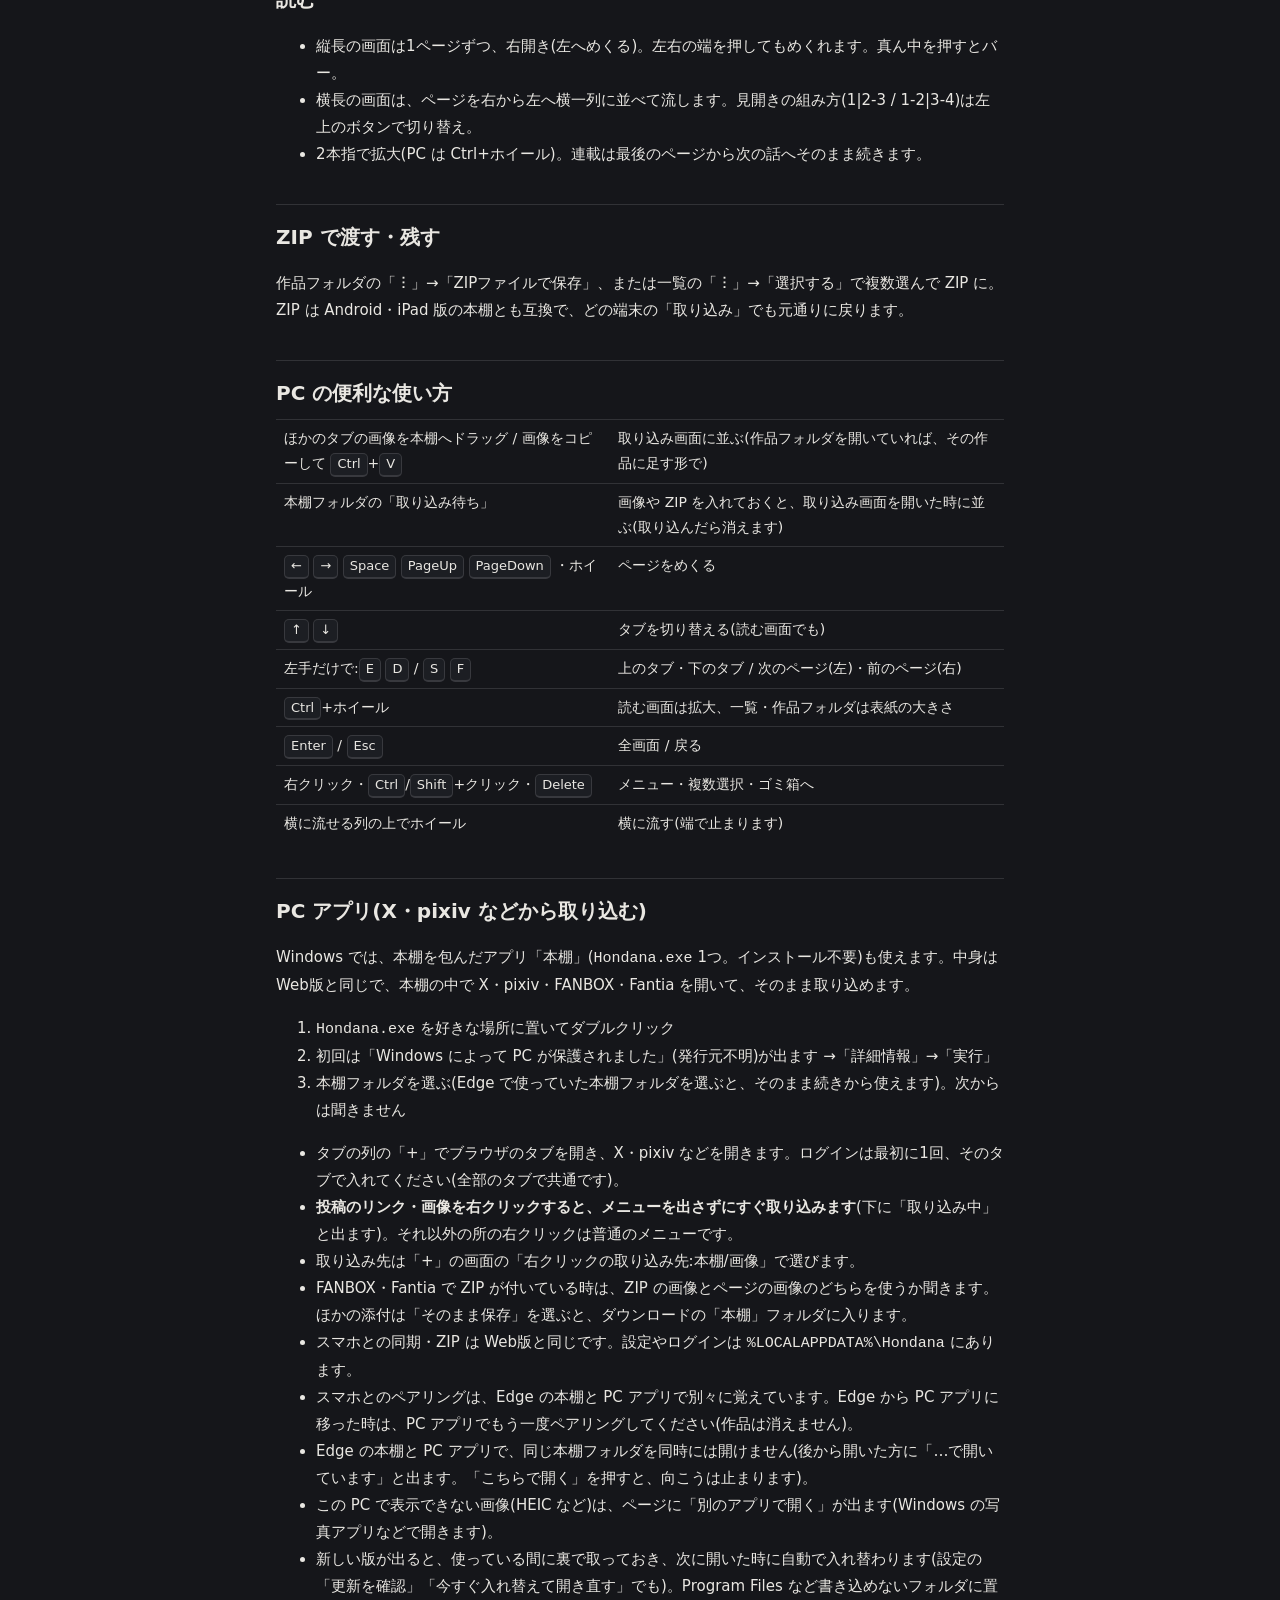
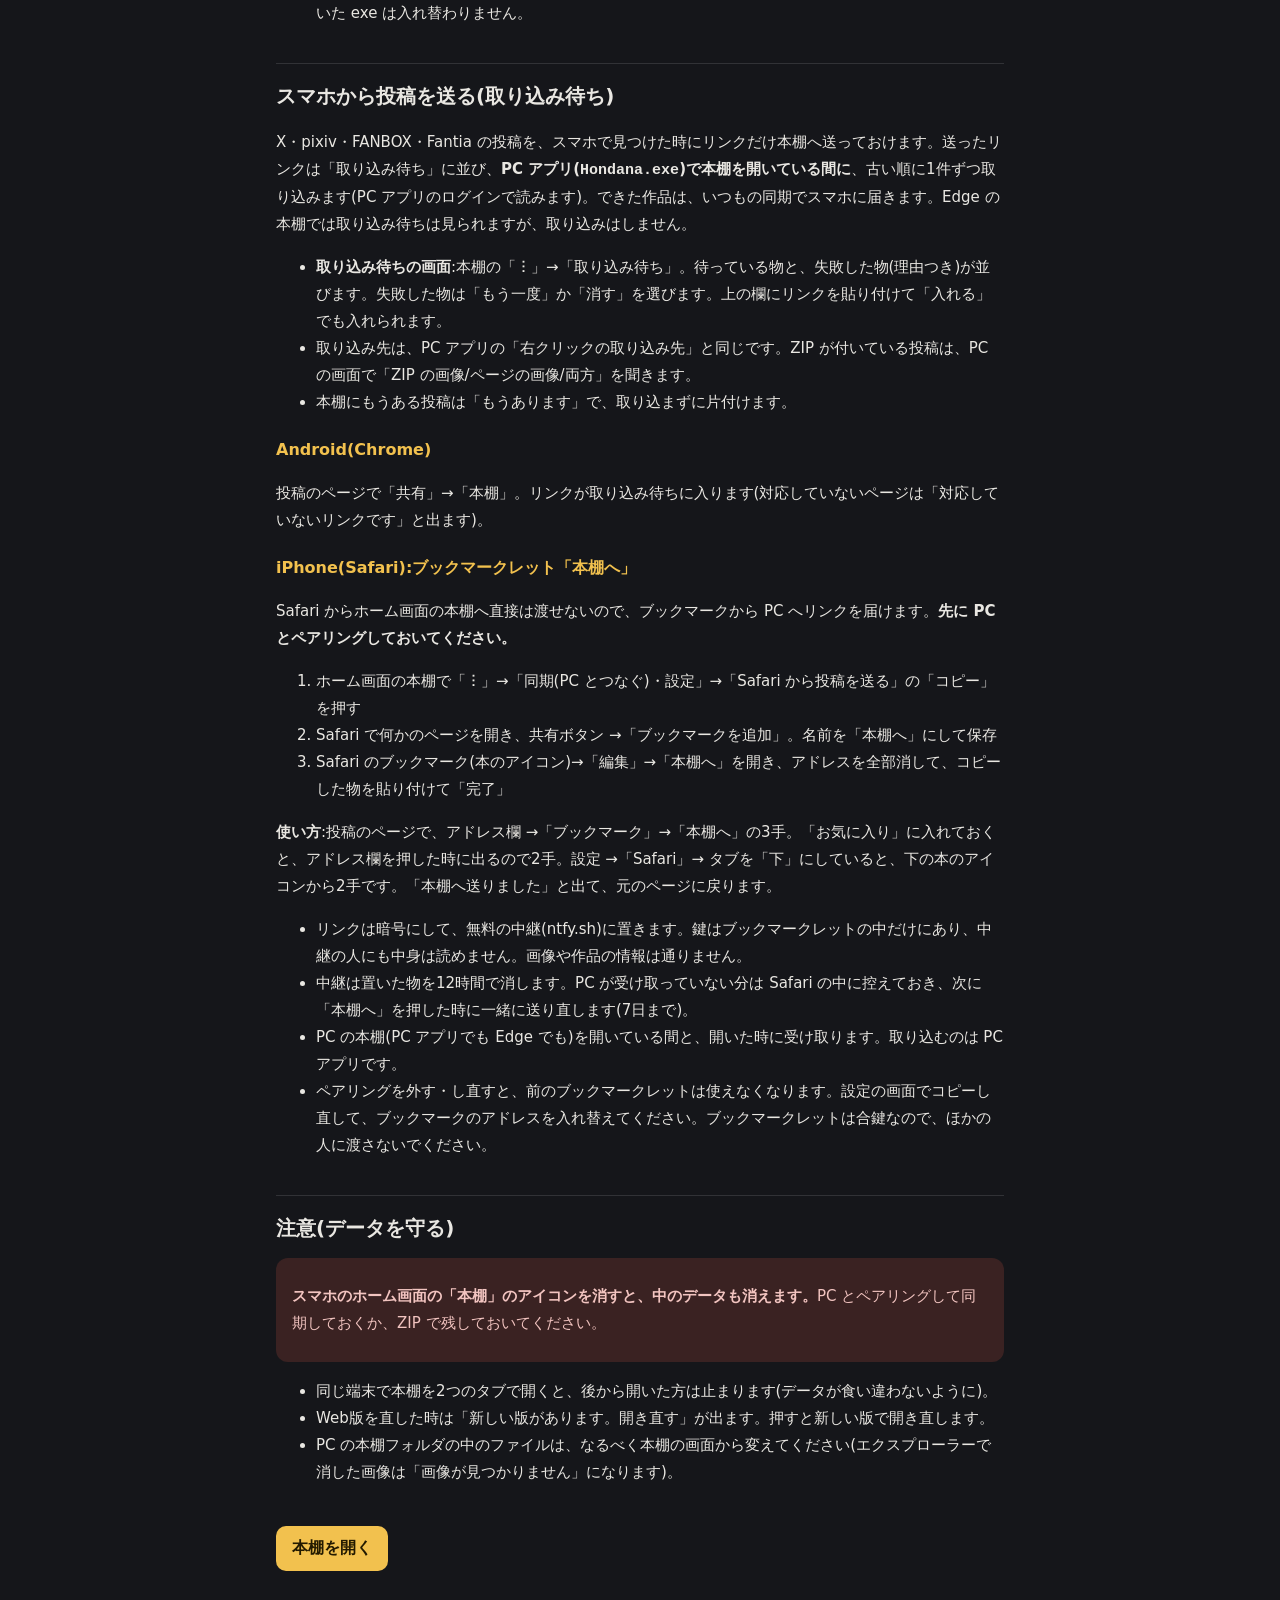
==== commit aaba7166: "本棚:取り込み待ち、iPhone のブックマークレットと投函ページ(komashelf 30f8cbc) Co-Authored-By: Claude Fable 5.2 <noreply@anthr" ====
--- a/hondana/help.html
+++ b/hondana/help.html
@@ -138,6 +138,7 @@
           <li><a href="#zip">ZIP で渡す・残す</a></li>
           <li><a href="#pc">PC の便利な使い方</a></li>
           <li><a href="#pcapp">PC アプリ(X・pixiv などから取り込む)</a></li>
+          <li><a href="#inbox">スマホから投稿を送る(取り込み待ち)</a></li>
           <li><a href="#care">注意(データを守る)</a></li>
         </ul>
       </nav>
@@ -157,7 +158,7 @@
         <li>右上の「︙」→「ホーム画面に追加」または「アプリをインストール」</li>
         <li>ホーム画面の「本棚」から開く。最初に「スマホ・タブレットとして使う」を選ぶ</li>
       </ol>
-      <p>Android では、ほかのアプリ(ギャラリー・ファイルなど)の「共有」から、画像や ZIP を本棚へ送れます。</p>
+      <p>Android では、ほかのアプリ(ギャラリー・ファイルなど)の「共有」から、画像や ZIP を本棚へ送れます。投稿のリンクも送れます(<a href="#inbox">取り込み待ち</a>)。</p>
 
       <h3>PC(Windows の Edge・Chrome)</h3>
       <ol>
@@ -258,6 +259,30 @@
         <li>新しい版が出ると、使っている間に裏で取っておき、次に開いた時に自動で入れ替わります(設定の「更新を確認」「今すぐ入れ替えて開き直す」でも)。Program Files など書き込めないフォルダに置いた exe は入れ替わりません。</li>
       </ul>
 
+      <h2 id="inbox">スマホから投稿を送る(取り込み待ち)</h2>
+      <p>X・pixiv・FANBOX・Fantia の投稿を、スマホで見つけた時にリンクだけ本棚へ送っておけます。送ったリンクは「取り込み待ち」に並び、<strong>PC アプリ(<code>Hondana.exe</code>)で本棚を開いている間に</strong>、古い順に1件ずつ取り込みます(PC アプリのログインで読みます)。できた作品は、いつもの同期でスマホに届きます。Edge の本棚では取り込み待ちは見られますが、取り込みはしません。</p>
+      <ul>
+        <li><b>取り込み待ちの画面</b>:本棚の「︙」→「取り込み待ち」。待っている物と、失敗した物(理由つき)が並びます。失敗した物は「もう一度」か「消す」を選びます。上の欄にリンクを貼り付けて「入れる」でも入れられます。</li>
+        <li>取り込み先は、PC アプリの「右クリックの取り込み先」と同じです。ZIP が付いている投稿は、PC の画面で「ZIP の画像/ページの画像/両方」を聞きます。</li>
+        <li>本棚にもうある投稿は「もうあります」で、取り込まずに片付けます。</li>
+      </ul>
+      <h3>Android(Chrome)</h3>
+      <p>投稿のページで「共有」→「本棚」。リンクが取り込み待ちに入ります(対応していないページは「対応していないリンクです」と出ます)。</p>
+      <h3>iPhone(Safari):ブックマークレット「本棚へ」</h3>
+      <p>Safari からホーム画面の本棚へ直接は渡せないので、ブックマークから PC へリンクを届けます。<strong>先に PC とペアリングしておいてください。</strong></p>
+      <ol>
+        <li>ホーム画面の本棚で「︙」→「同期(PC とつなぐ)・設定」→「Safari から投稿を送る」の「コピー」を押す</li>
+        <li>Safari で何かのページを開き、共有ボタン →「ブックマークを追加」。名前を「本棚へ」にして保存</li>
+        <li>Safari のブックマーク(本のアイコン)→「編集」→「本棚へ」を開き、アドレスを全部消して、コピーした物を貼り付けて「完了」</li>
+      </ol>
+      <p><b>使い方</b>:投稿のページで、アドレス欄 →「ブックマーク」→「本棚へ」の3手。「お気に入り」に入れておくと、アドレス欄を押した時に出るので2手。設定 →「Safari」→ タブを「下」にしていると、下の本のアイコンから2手です。「本棚へ送りました」と出て、元のページに戻ります。</p>
+      <ul>
+        <li>リンクは暗号にして、無料の中継(ntfy.sh)に置きます。鍵はブックマークレットの中だけにあり、中継の人にも中身は読めません。画像や作品の情報は通りません。</li>
+        <li>中継は置いた物を12時間で消します。PC が受け取っていない分は Safari の中に控えておき、次に「本棚へ」を押した時に一緒に送り直します(7日まで)。</li>
+        <li>PC の本棚(PC アプリでも Edge でも)を開いている間と、開いた時に受け取ります。取り込むのは PC アプリです。</li>
+        <li>ペアリングを外す・し直すと、前のブックマークレットは使えなくなります。設定の画面でコピーし直して、ブックマークのアドレスを入れ替えてください。ブックマークレットは合鍵なので、ほかの人に渡さないでください。</li>
+      </ul>
+
       <h2 id="care">注意(データを守る)</h2>
       <div class="box warn">
         <p><strong>スマホのホーム画面の「本棚」のアイコンを消すと、中のデータも消えます。</strong>PC とペアリングして同期しておくか、ZIP で残しておいてください。</p>
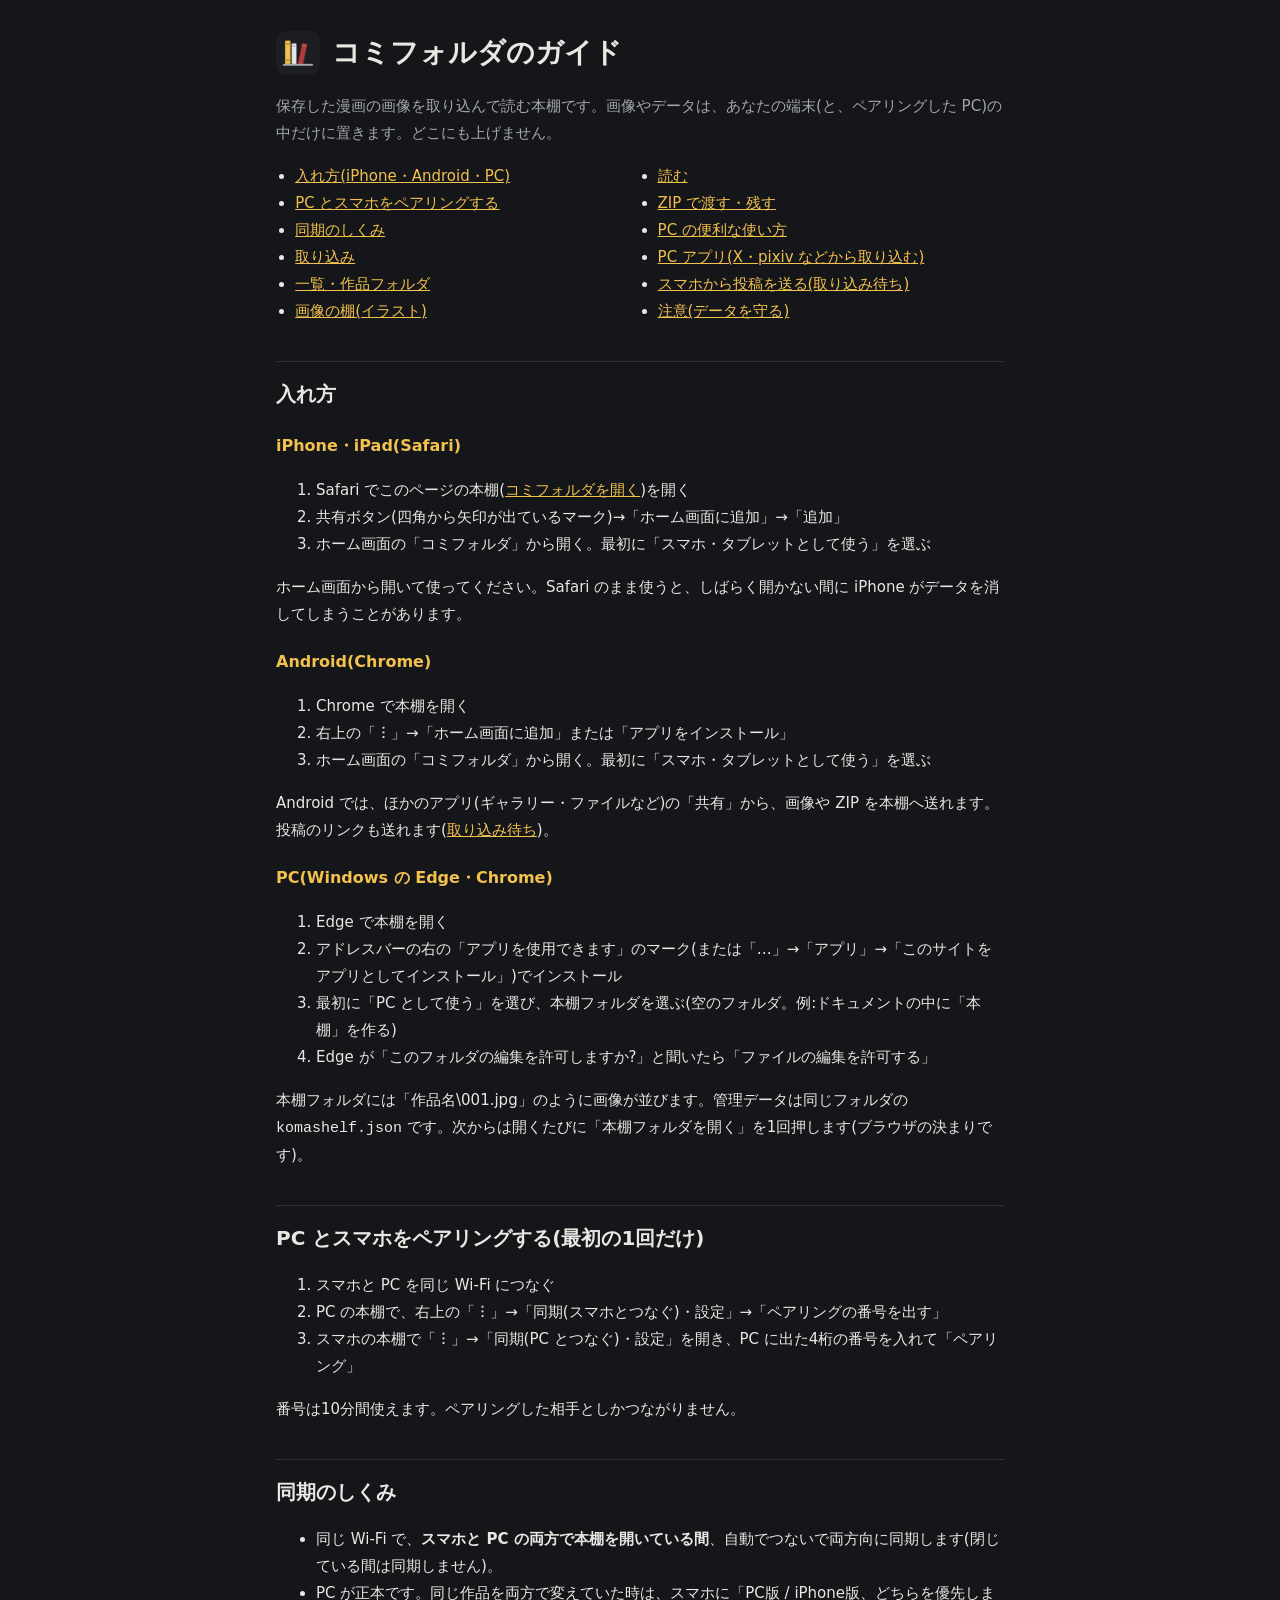
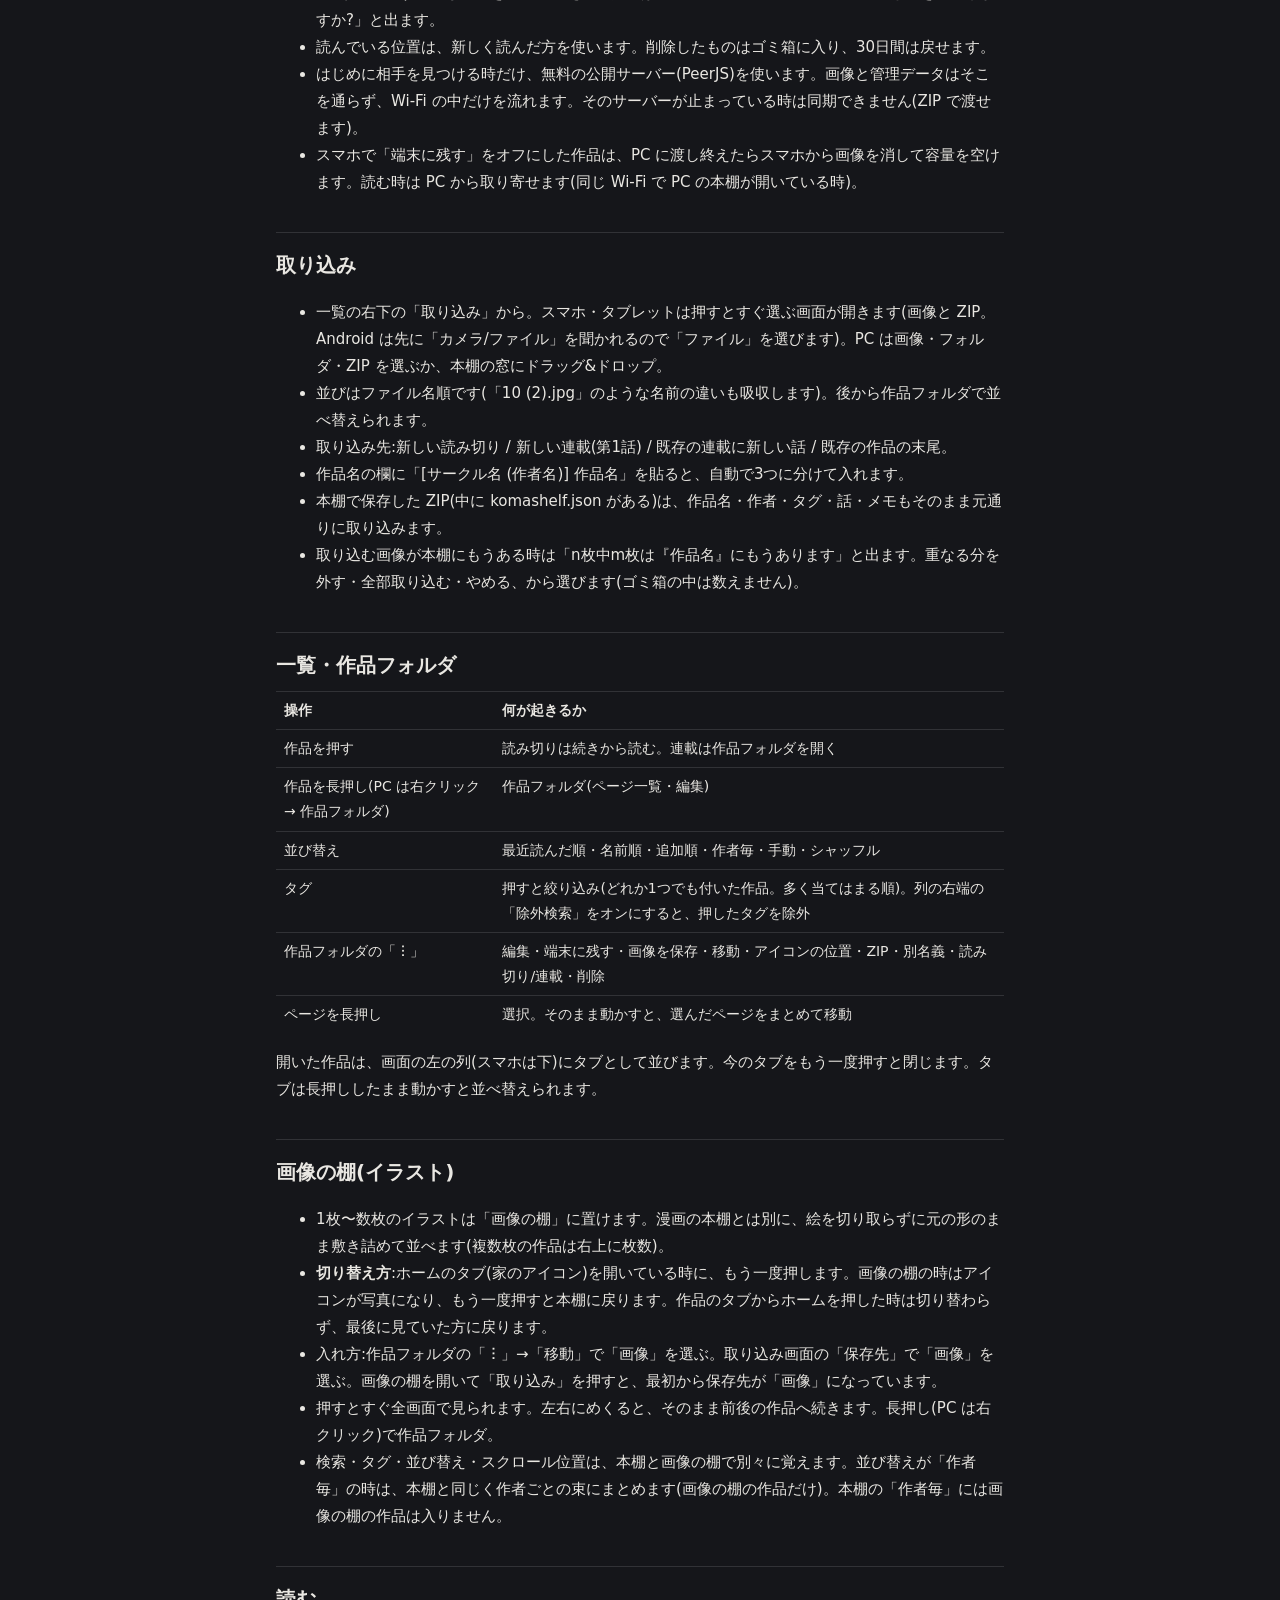
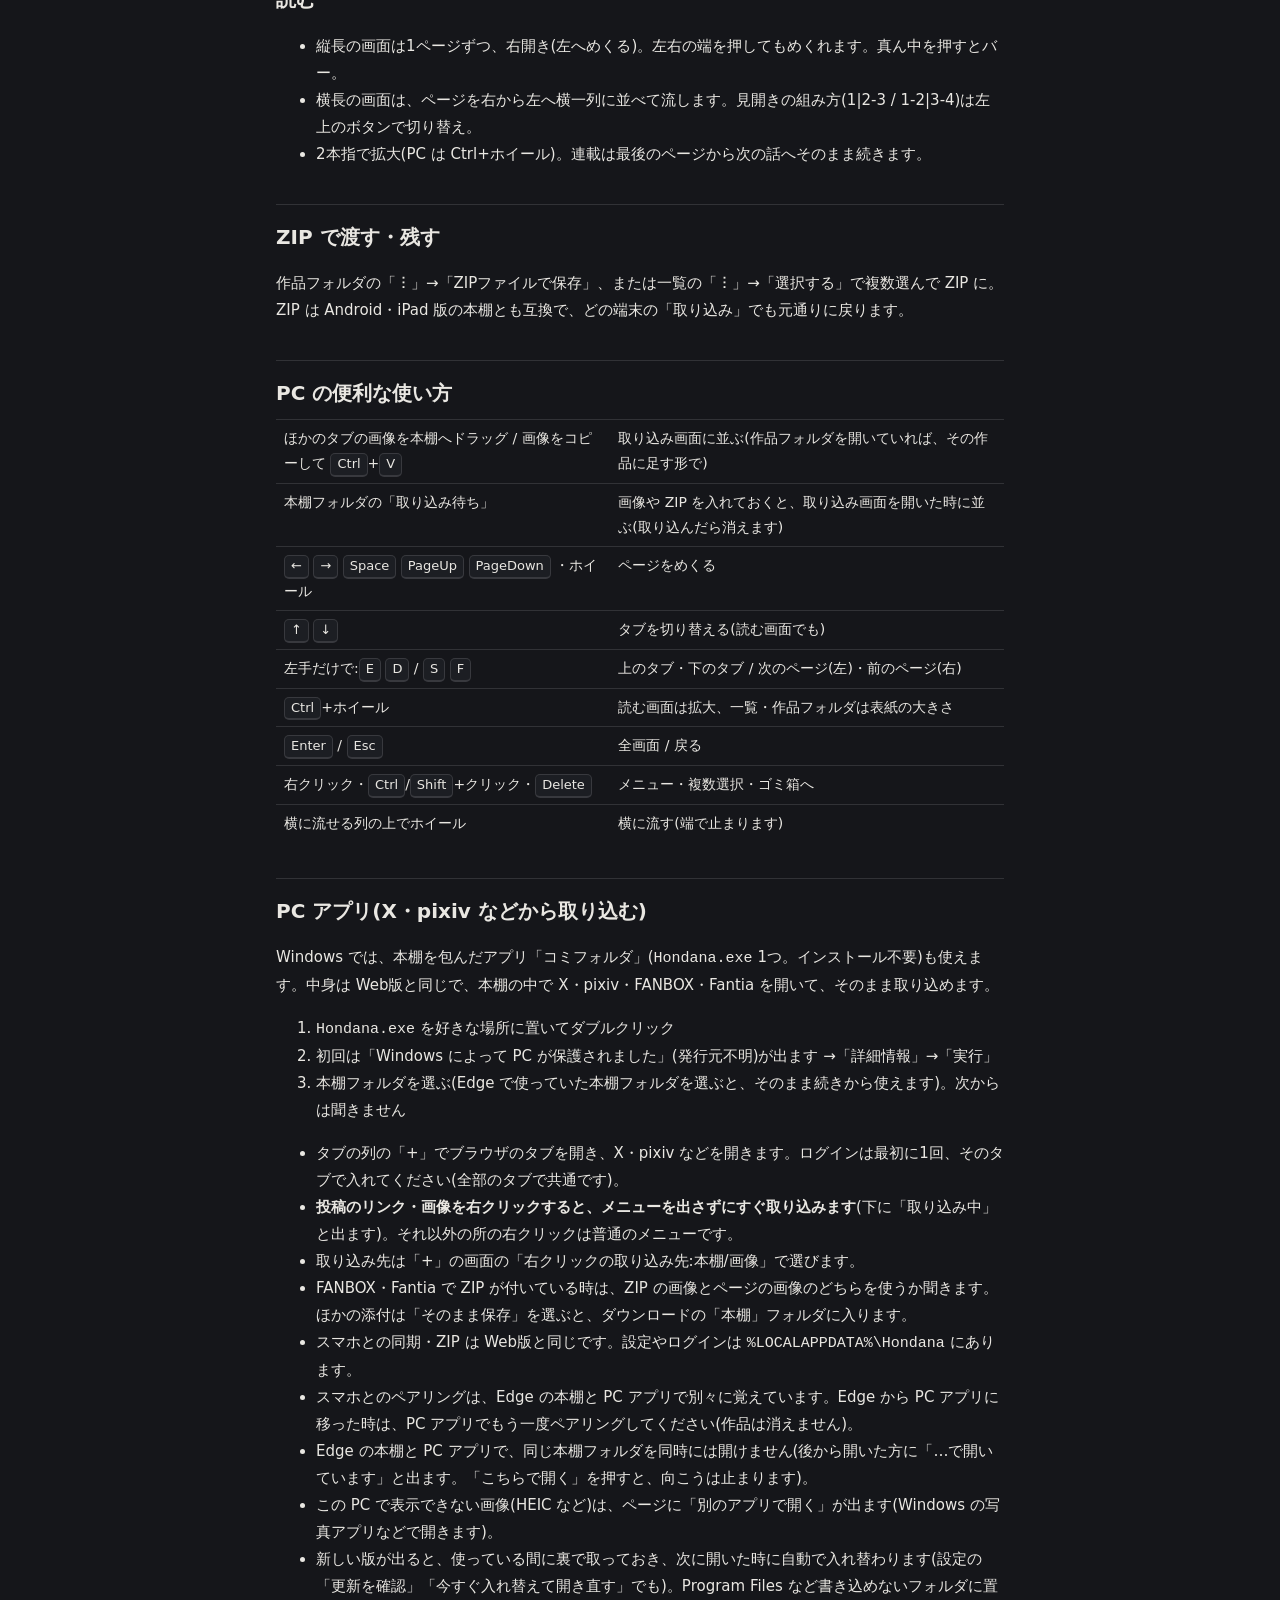
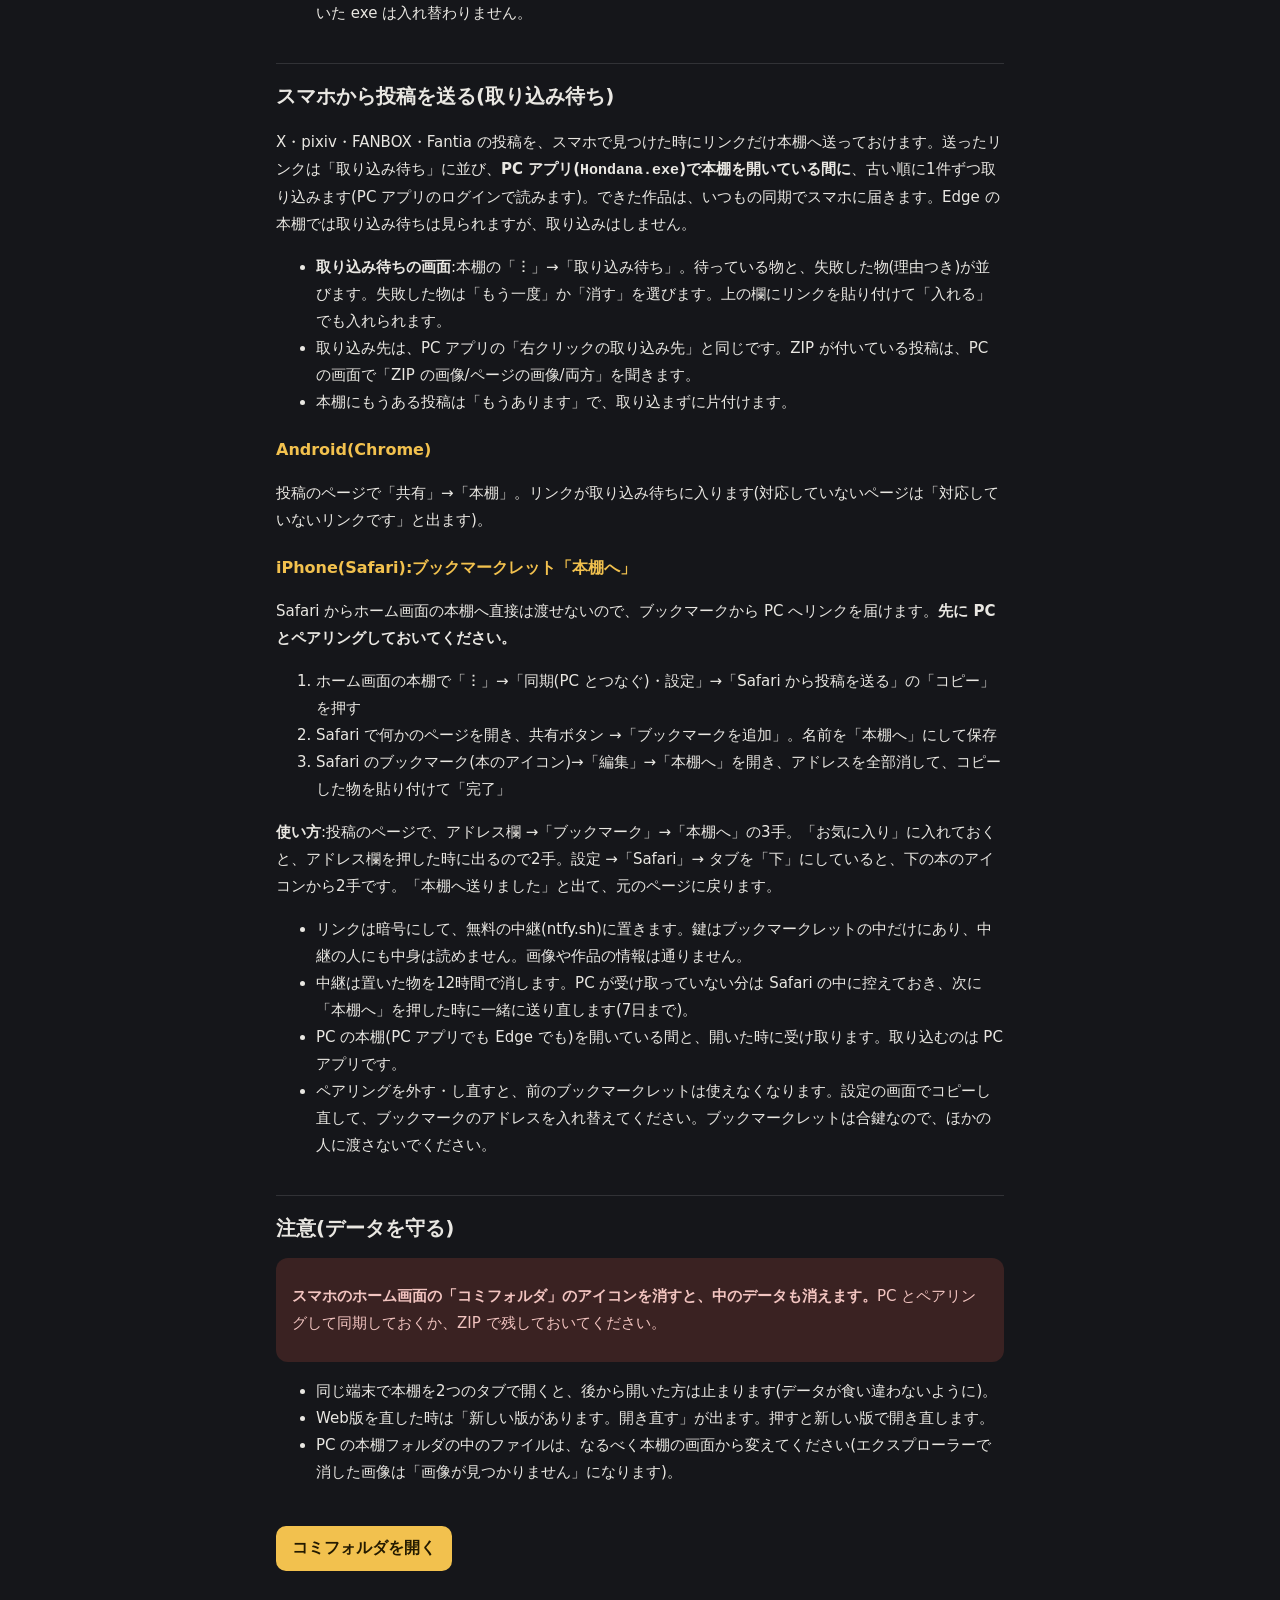
==== commit 82c98796: "Web版:名前をコミフォルダへ・作品名を自動で分ける機能を外す・知らない項目を持ち回る(komashelf d40aefd)" ====
--- a/hondana/help.html
+++ b/hondana/help.html
@@ -3,7 +3,7 @@
   <head>
     <meta charset="utf-8" />
     <meta name="viewport" content="width=device-width, initial-scale=1, viewport-fit=cover" />
-    <title>本棚のガイド</title>
+    <title>コミフォルダのガイド</title>
     <meta name="theme-color" content="#15161a" />
     <meta name="color-scheme" content="dark" />
     <link rel="icon" href="./icons/icon-192.png" sizes="192x192" type="image/png" />
@@ -123,7 +123,7 @@
   </head>
   <body>
     <main>
-      <h1><img src="./icons/icon-192.png" alt="" />本棚のガイド</h1>
+      <h1><img src="./icons/icon-192.png" alt="" />コミフォルダのガイド</h1>
       <p class="lead">保存した漫画の画像を取り込んで読む本棚です。画像やデータは、あなたの端末(と、ペアリングした PC)の中だけに置きます。どこにも上げません。</p>
 
       <nav>
@@ -146,9 +146,9 @@
       <h2 id="install">入れ方</h2>
       <h3>iPhone・iPad(Safari)</h3>
       <ol>
-        <li>Safari でこのページの本棚(<a href="./">本棚を開く</a>)を開く</li>
+        <li>Safari でこのページの本棚(<a href="./">コミフォルダを開く</a>)を開く</li>
         <li>共有ボタン(四角から矢印が出ているマーク)→「ホーム画面に追加」→「追加」</li>
-        <li>ホーム画面の「本棚」から開く。最初に「スマホ・タブレットとして使う」を選ぶ</li>
+        <li>ホーム画面の「コミフォルダ」から開く。最初に「スマホ・タブレットとして使う」を選ぶ</li>
       </ol>
       <p>ホーム画面から開いて使ってください。Safari のまま使うと、しばらく開かない間に iPhone がデータを消してしまうことがあります。</p>
 
@@ -156,7 +156,7 @@
       <ol>
         <li>Chrome で本棚を開く</li>
         <li>右上の「︙」→「ホーム画面に追加」または「アプリをインストール」</li>
-        <li>ホーム画面の「本棚」から開く。最初に「スマホ・タブレットとして使う」を選ぶ</li>
+        <li>ホーム画面の「コミフォルダ」から開く。最初に「スマホ・タブレットとして使う」を選ぶ</li>
       </ol>
       <p>Android では、ほかのアプリ(ギャラリー・ファイルなど)の「共有」から、画像や ZIP を本棚へ送れます。投稿のリンクも送れます(<a href="#inbox">取り込み待ち</a>)。</p>
 
@@ -241,7 +241,7 @@
       </table>
 
       <h2 id="pcapp">PC アプリ(X・pixiv などから取り込む)</h2>
-      <p>Windows では、本棚を包んだアプリ「本棚」(<code>Hondana.exe</code> 1つ。インストール不要)も使えます。中身は Web版と同じで、本棚の中で X・pixiv・FANBOX・Fantia を開いて、そのまま取り込めます。</p>
+      <p>Windows では、本棚を包んだアプリ「コミフォルダ」(<code>Hondana.exe</code> 1つ。インストール不要)も使えます。中身は Web版と同じで、本棚の中で X・pixiv・FANBOX・Fantia を開いて、そのまま取り込めます。</p>
       <ol>
         <li><code>Hondana.exe</code> を好きな場所に置いてダブルクリック</li>
         <li>初回は「Windows によって PC が保護されました」(発行元不明)が出ます →「詳細情報」→「実行」</li>
@@ -285,14 +285,14 @@
 
       <h2 id="care">注意(データを守る)</h2>
       <div class="box warn">
-        <p><strong>スマホのホーム画面の「本棚」のアイコンを消すと、中のデータも消えます。</strong>PC とペアリングして同期しておくか、ZIP で残しておいてください。</p>
+        <p><strong>スマホのホーム画面の「コミフォルダ」のアイコンを消すと、中のデータも消えます。</strong>PC とペアリングして同期しておくか、ZIP で残しておいてください。</p>
       </div>
       <ul>
         <li>同じ端末で本棚を2つのタブで開くと、後から開いた方は止まります(データが食い違わないように)。</li>
         <li>Web版を直した時は「新しい版があります。開き直す」が出ます。押すと新しい版で開き直します。</li>
         <li>PC の本棚フォルダの中のファイルは、なるべく本棚の画面から変えてください(エクスプローラーで消した画像は「画像が見つかりません」になります)。</li>
       </ul>
-      <a class="back" href="./">本棚を開く</a>
+      <a class="back" href="./">コミフォルダを開く</a>
     </main>
   </body>
 </html>
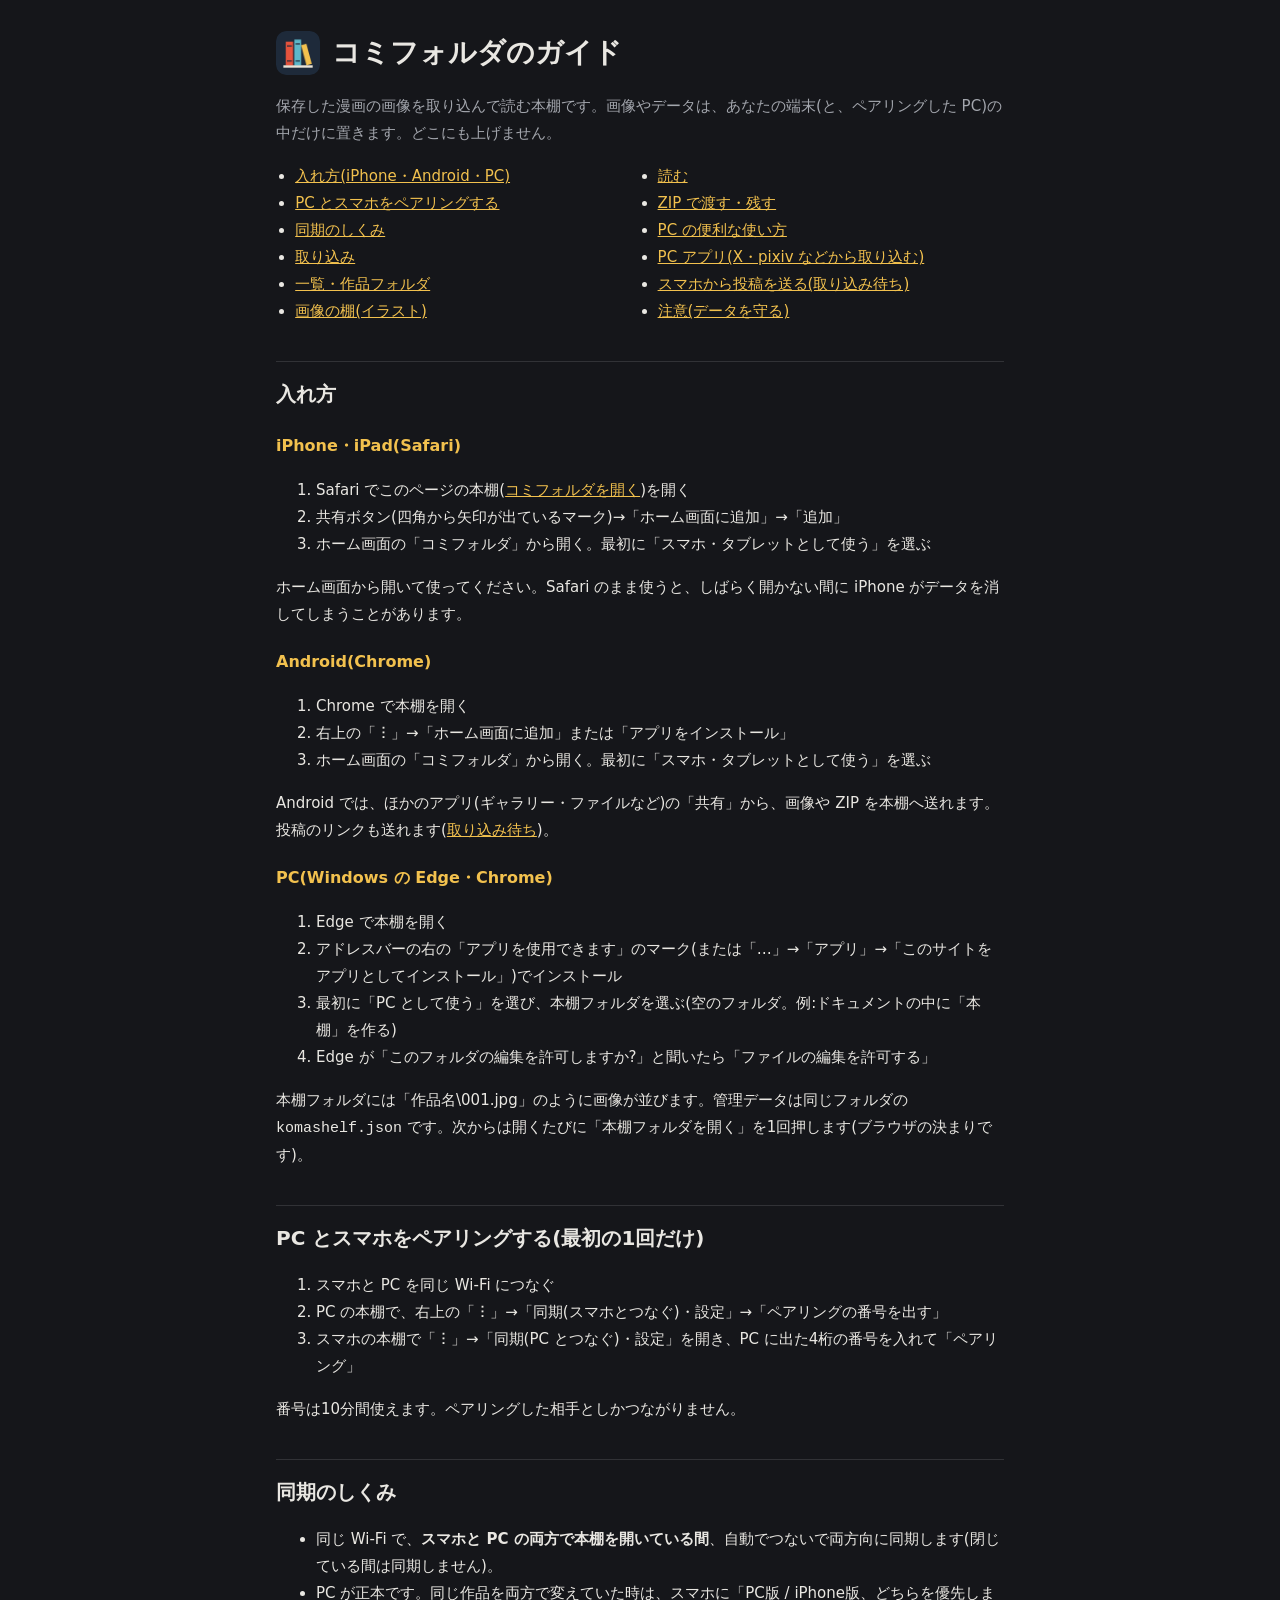
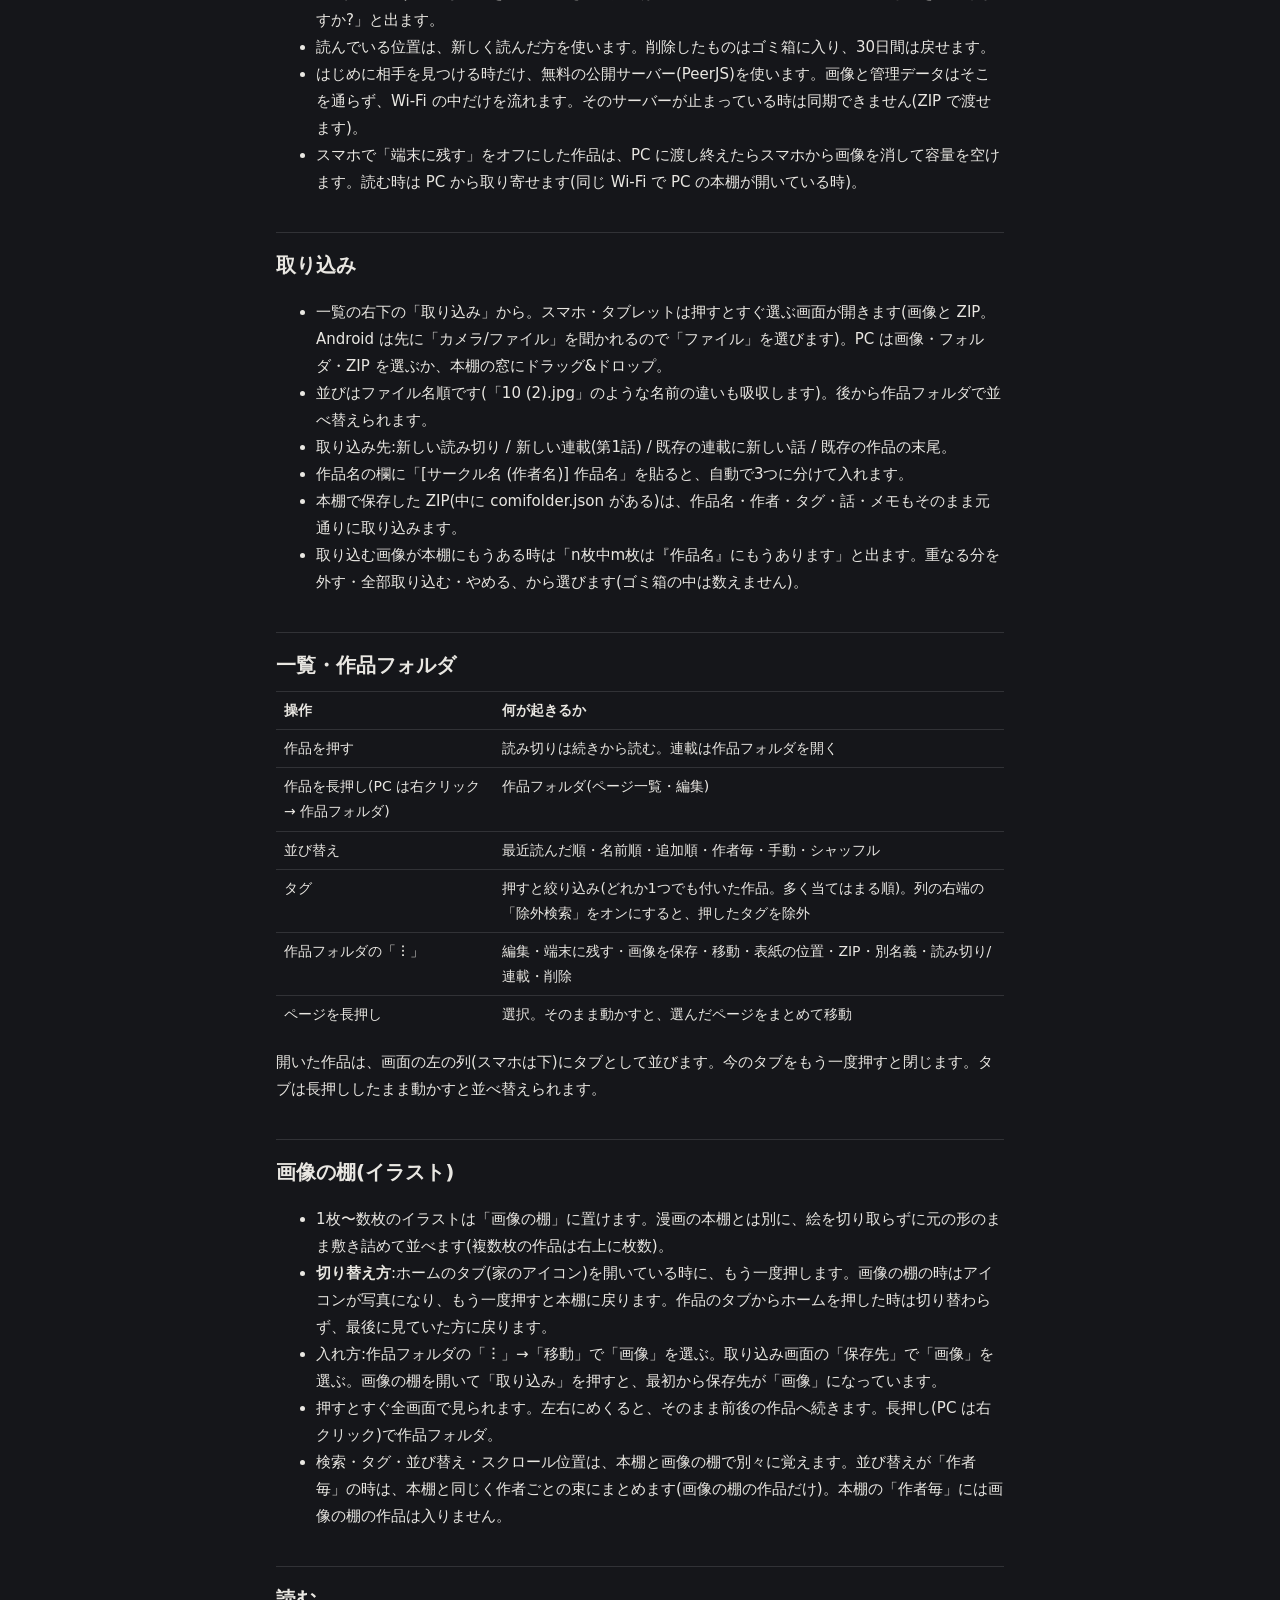
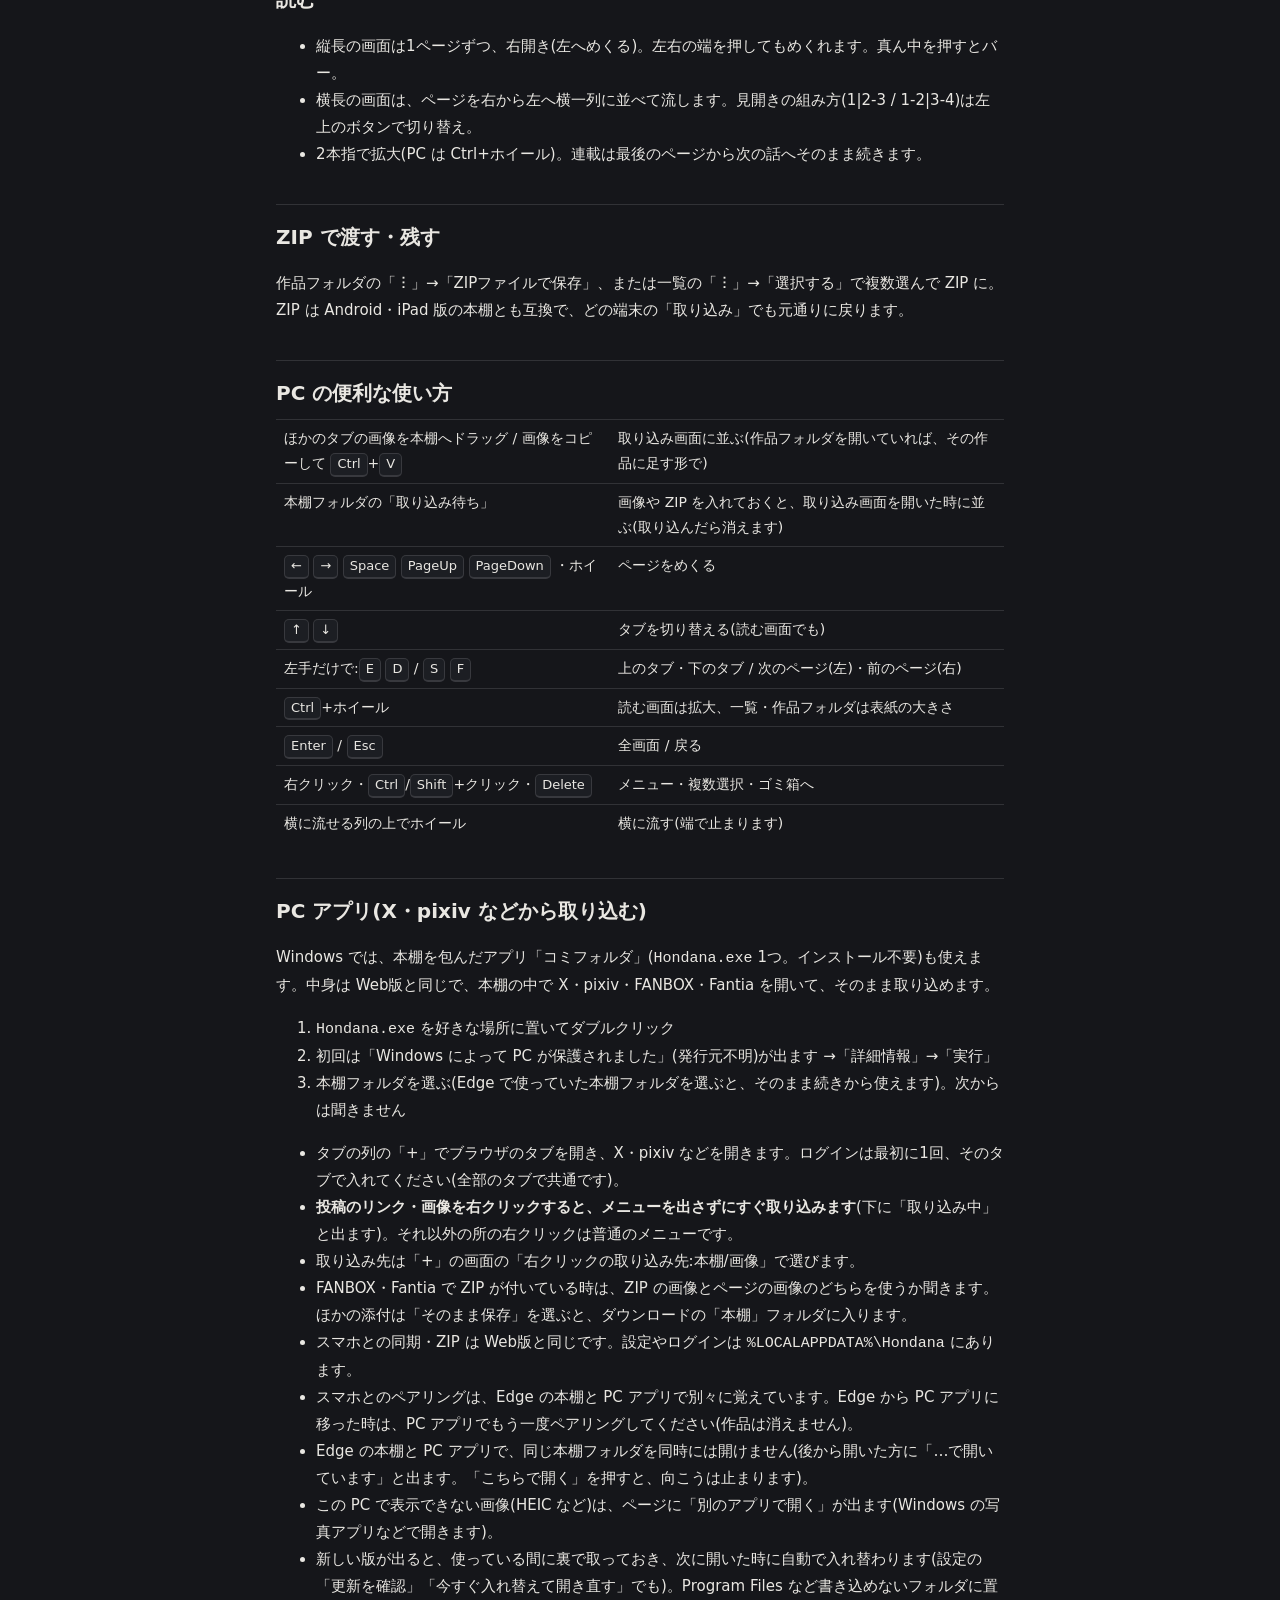
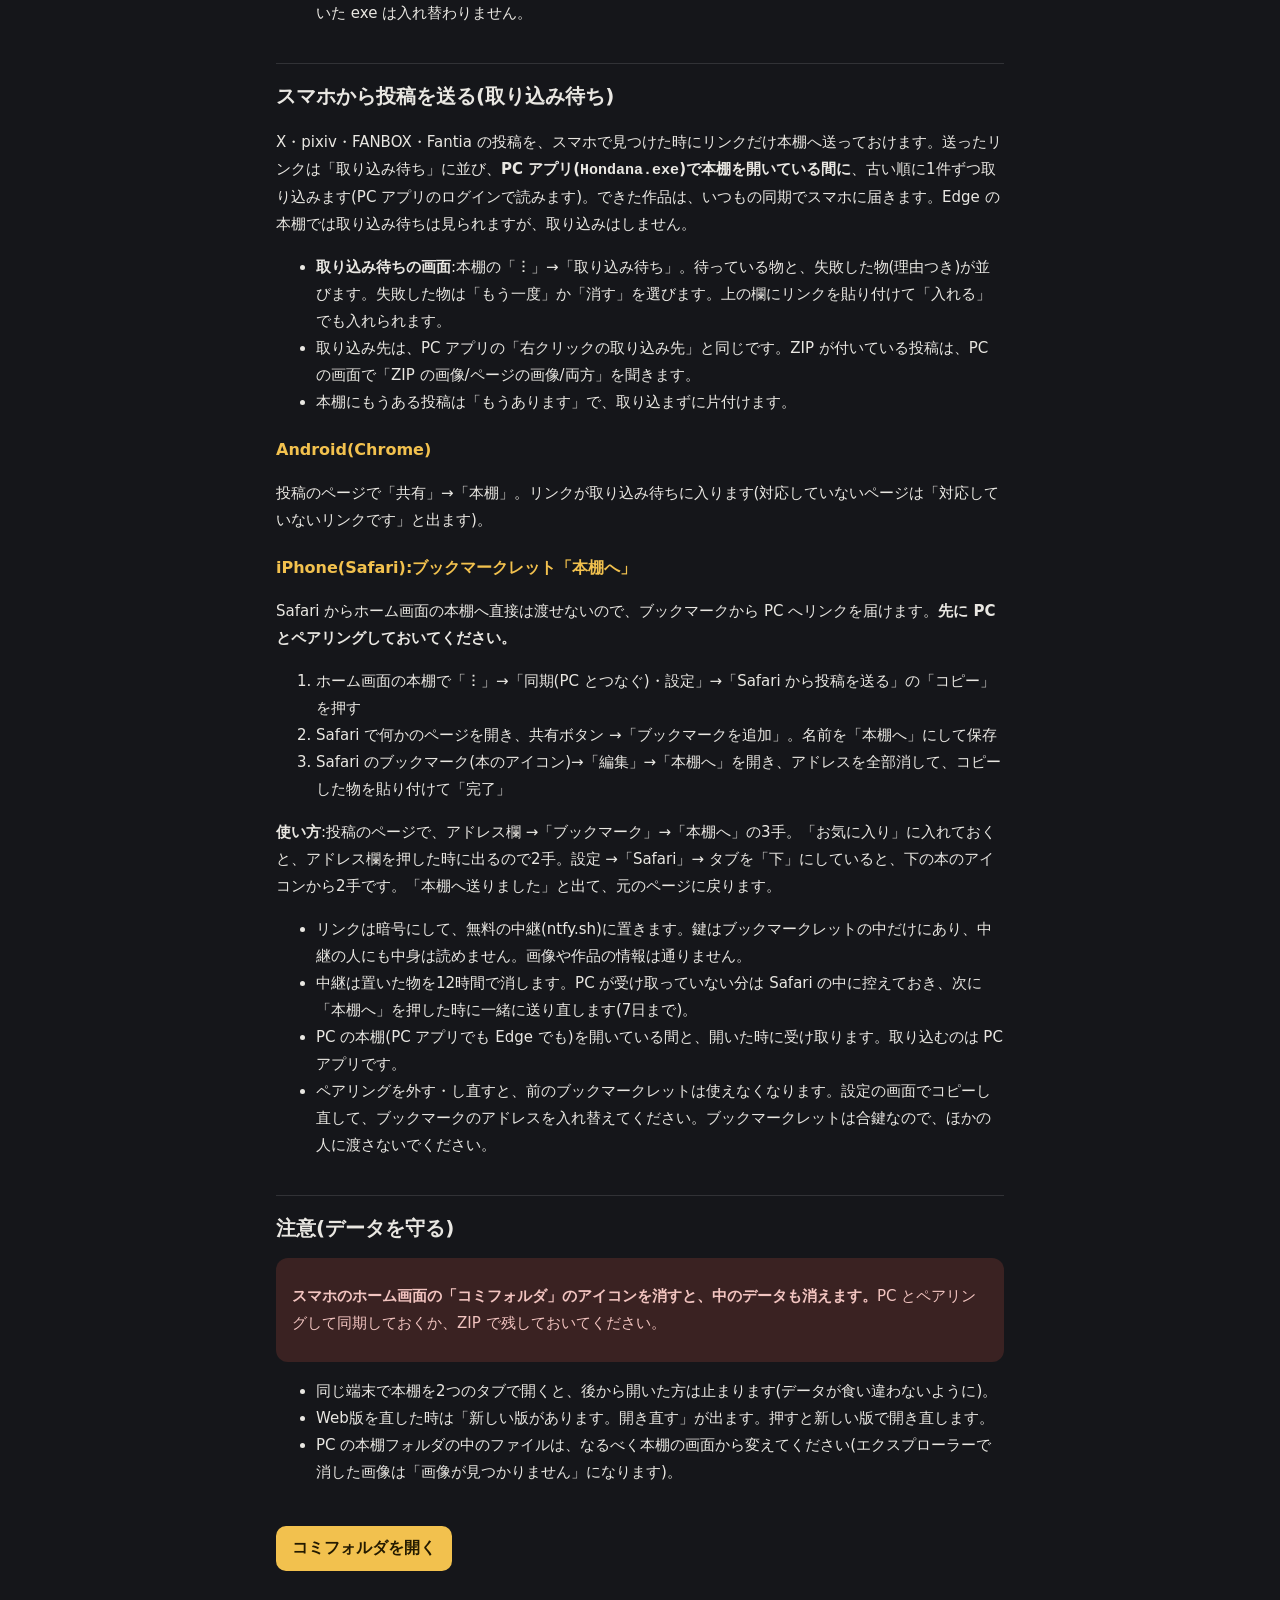
==== commit 7e531b0d: "コミフォルダ:Web版と PC アプリ build 271 を更新(komashelf 39bf3f0。11-14 からの直しをまとめて) Co-Authored-By: Claude Fable 5" ====
--- a/hondana/help.html
+++ b/hondana/help.html
@@ -192,7 +192,7 @@
         <li>並びはファイル名順です(「10 (2).jpg」のような名前の違いも吸収します)。後から作品フォルダで並べ替えられます。</li>
         <li>取り込み先:新しい読み切り / 新しい連載(第1話) / 既存の連載に新しい話 / 既存の作品の末尾。</li>
         <li>作品名の欄に「[サークル名 (作者名)] 作品名」を貼ると、自動で3つに分けて入れます。</li>
-        <li>本棚で保存した ZIP(中に komashelf.json がある)は、作品名・作者・タグ・話・メモもそのまま元通りに取り込みます。</li>
+        <li>本棚で保存した ZIP(中に comifolder.json がある)は、作品名・作者・タグ・話・メモもそのまま元通りに取り込みます。</li>
         <li>取り込む画像が本棚にもうある時は「n枚中m枚は『作品名』にもうあります」と出ます。重なる分を外す・全部取り込む・やめる、から選びます(ゴミ箱の中は数えません)。</li>
       </ul>
 
@@ -203,7 +203,7 @@
         <tr><td>作品を長押し(PC は右クリック → 作品フォルダ)</td><td>作品フォルダ(ページ一覧・編集)</td></tr>
         <tr><td>並び替え</td><td>最近読んだ順・名前順・追加順・作者毎・手動・シャッフル</td></tr>
         <tr><td>タグ</td><td>押すと絞り込み(どれか1つでも付いた作品。多く当てはまる順)。列の右端の「除外検索」をオンにすると、押したタグを除外</td></tr>
-        <tr><td>作品フォルダの「︙」</td><td>編集・端末に残す・画像を保存・移動・アイコンの位置・ZIP・別名義・読み切り/連載・削除</td></tr>
+        <tr><td>作品フォルダの「︙」</td><td>編集・端末に残す・画像を保存・移動・表紙の位置・ZIP・別名義・読み切り/連載・削除</td></tr>
         <tr><td>ページを長押し</td><td>選択。そのまま動かすと、選んだページをまとめて移動</td></tr>
       </table>
       <p>開いた作品は、画面の左の列(スマホは下)にタブとして並びます。今のタブをもう一度押すと閉じます。タブは長押ししたまま動かすと並べ替えられます。</p>
